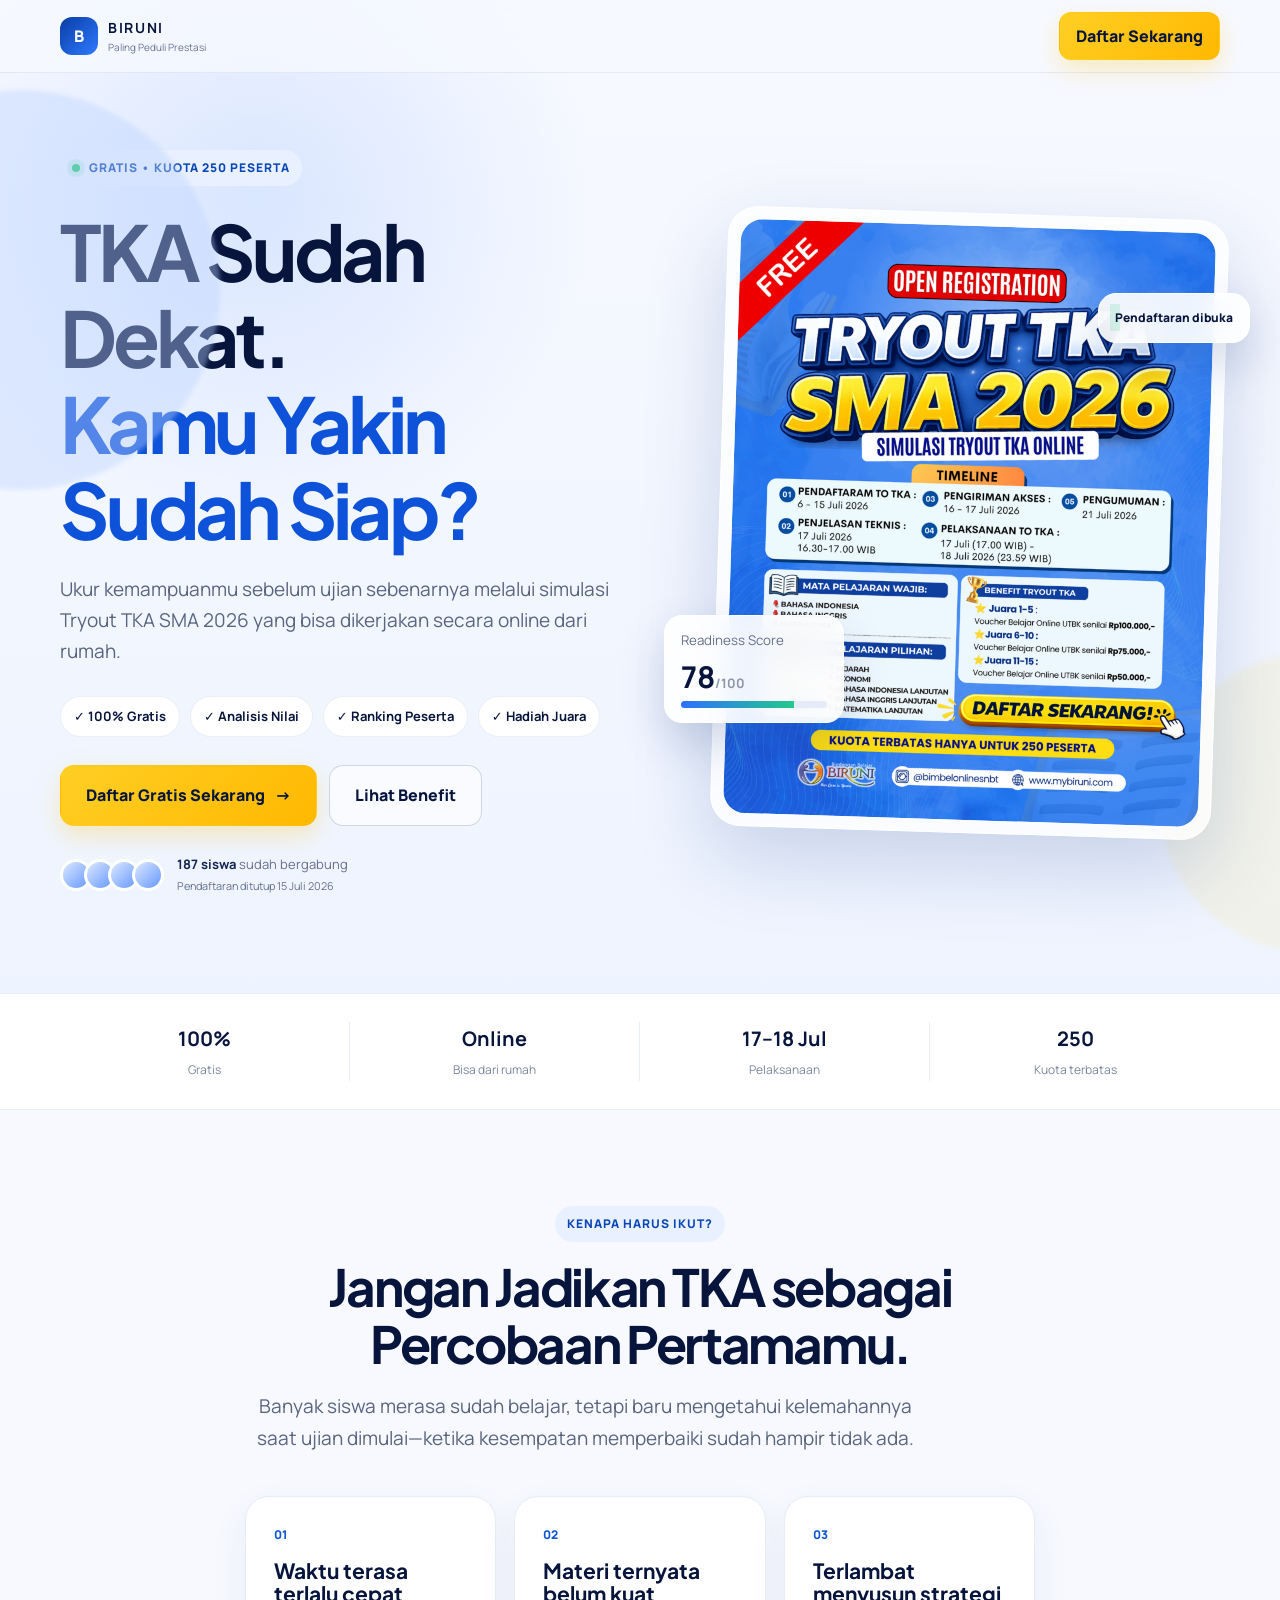
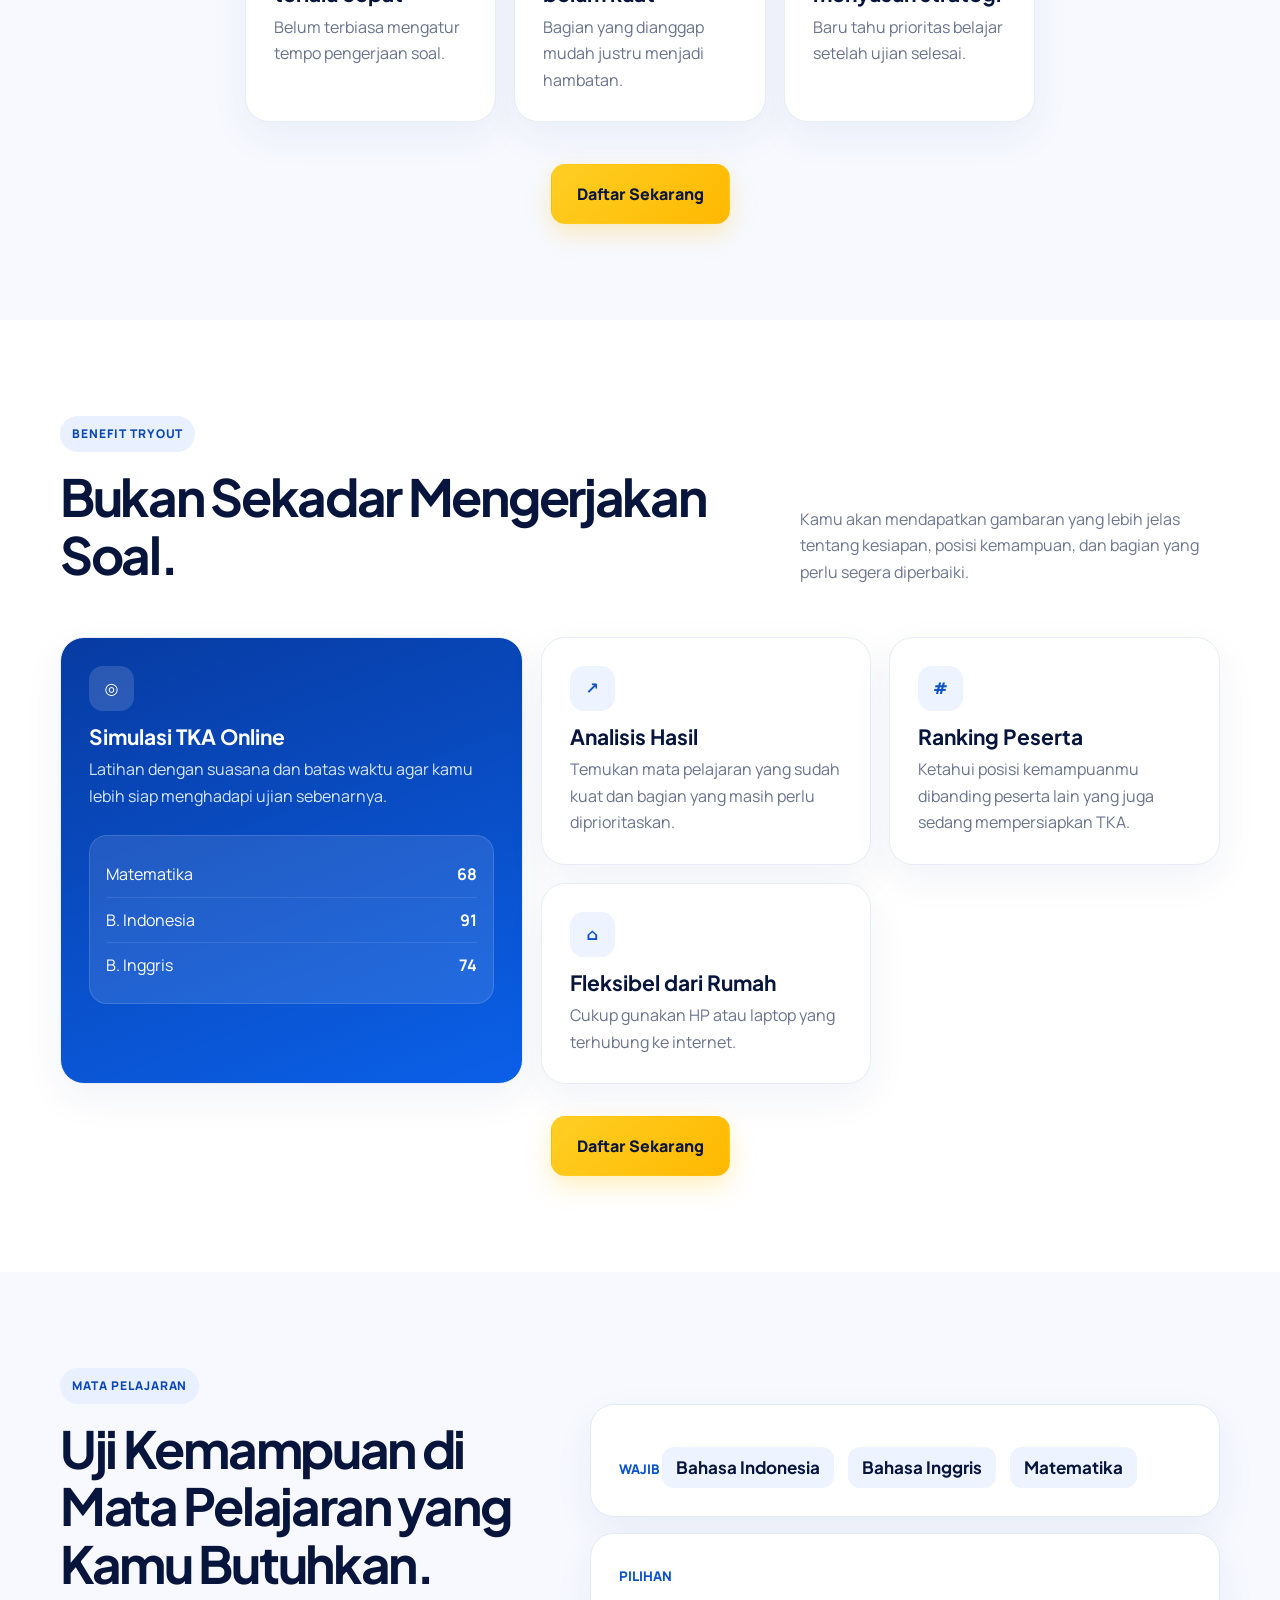
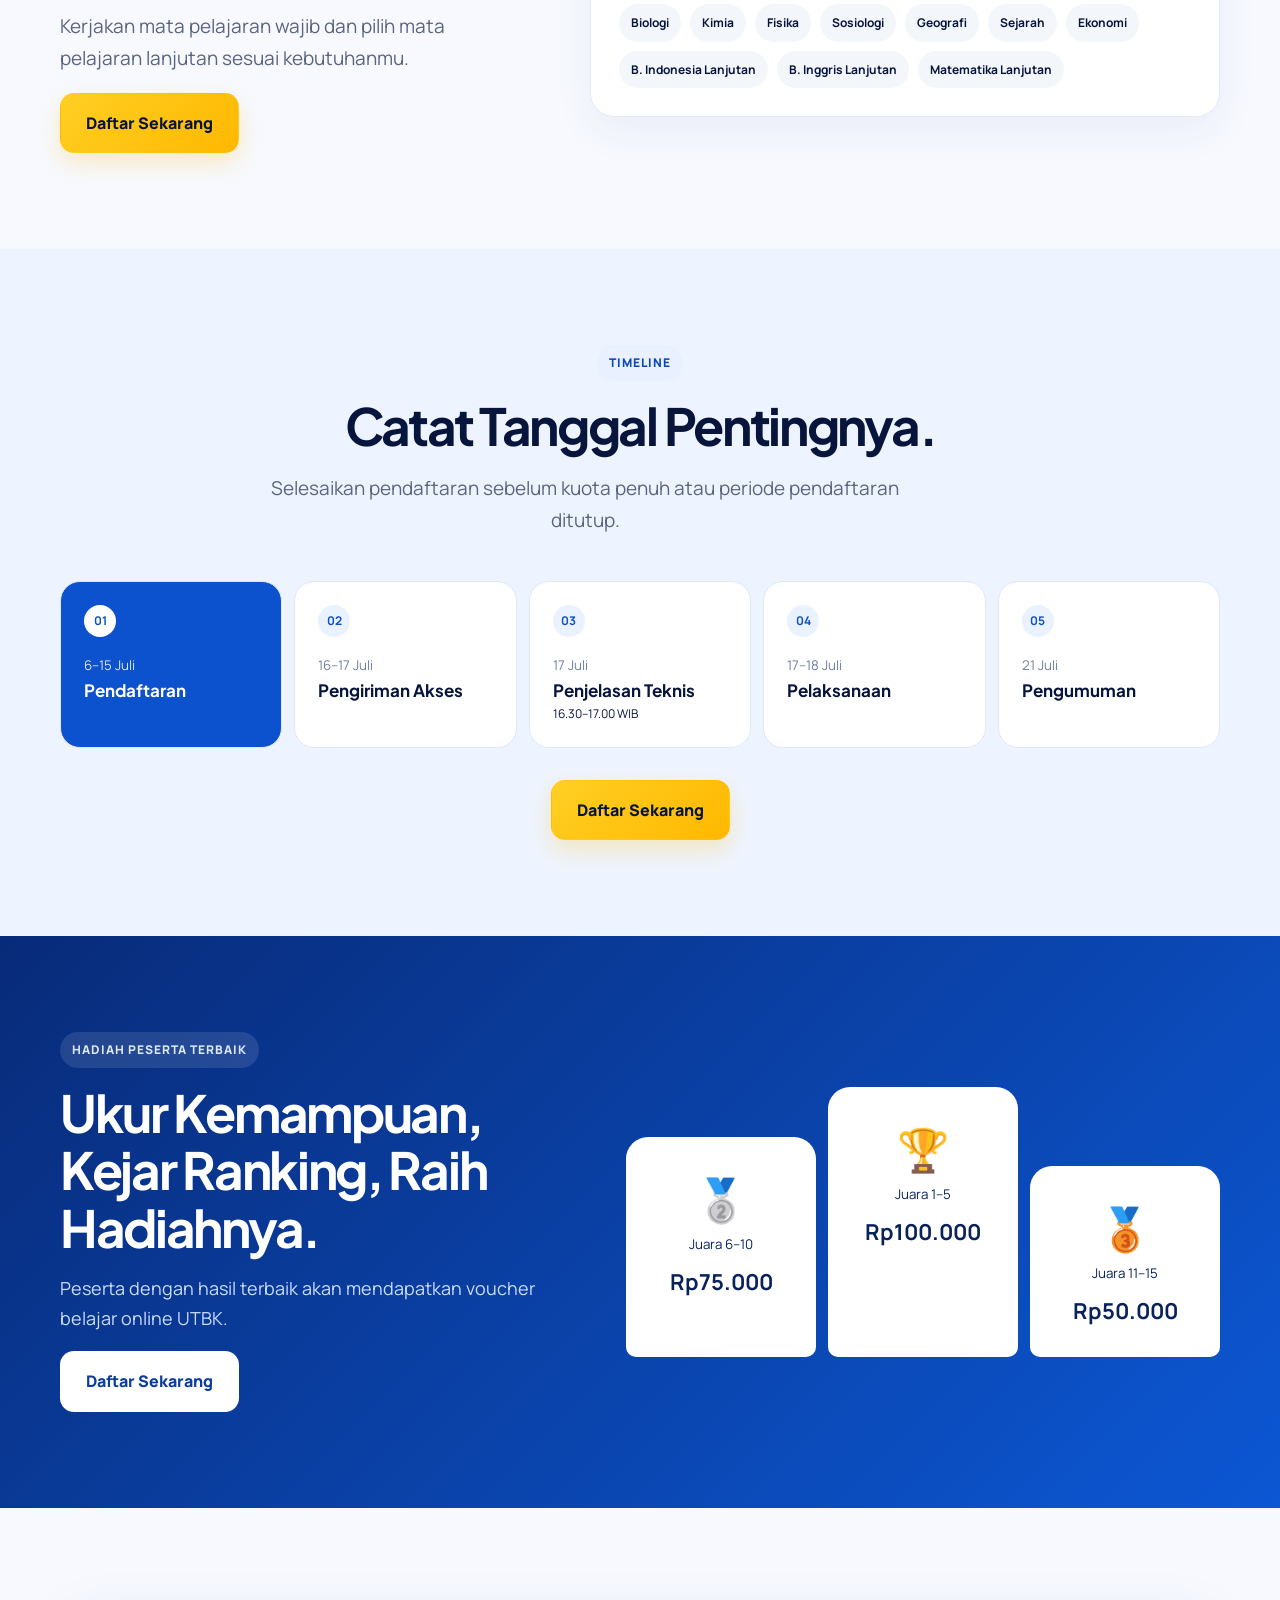
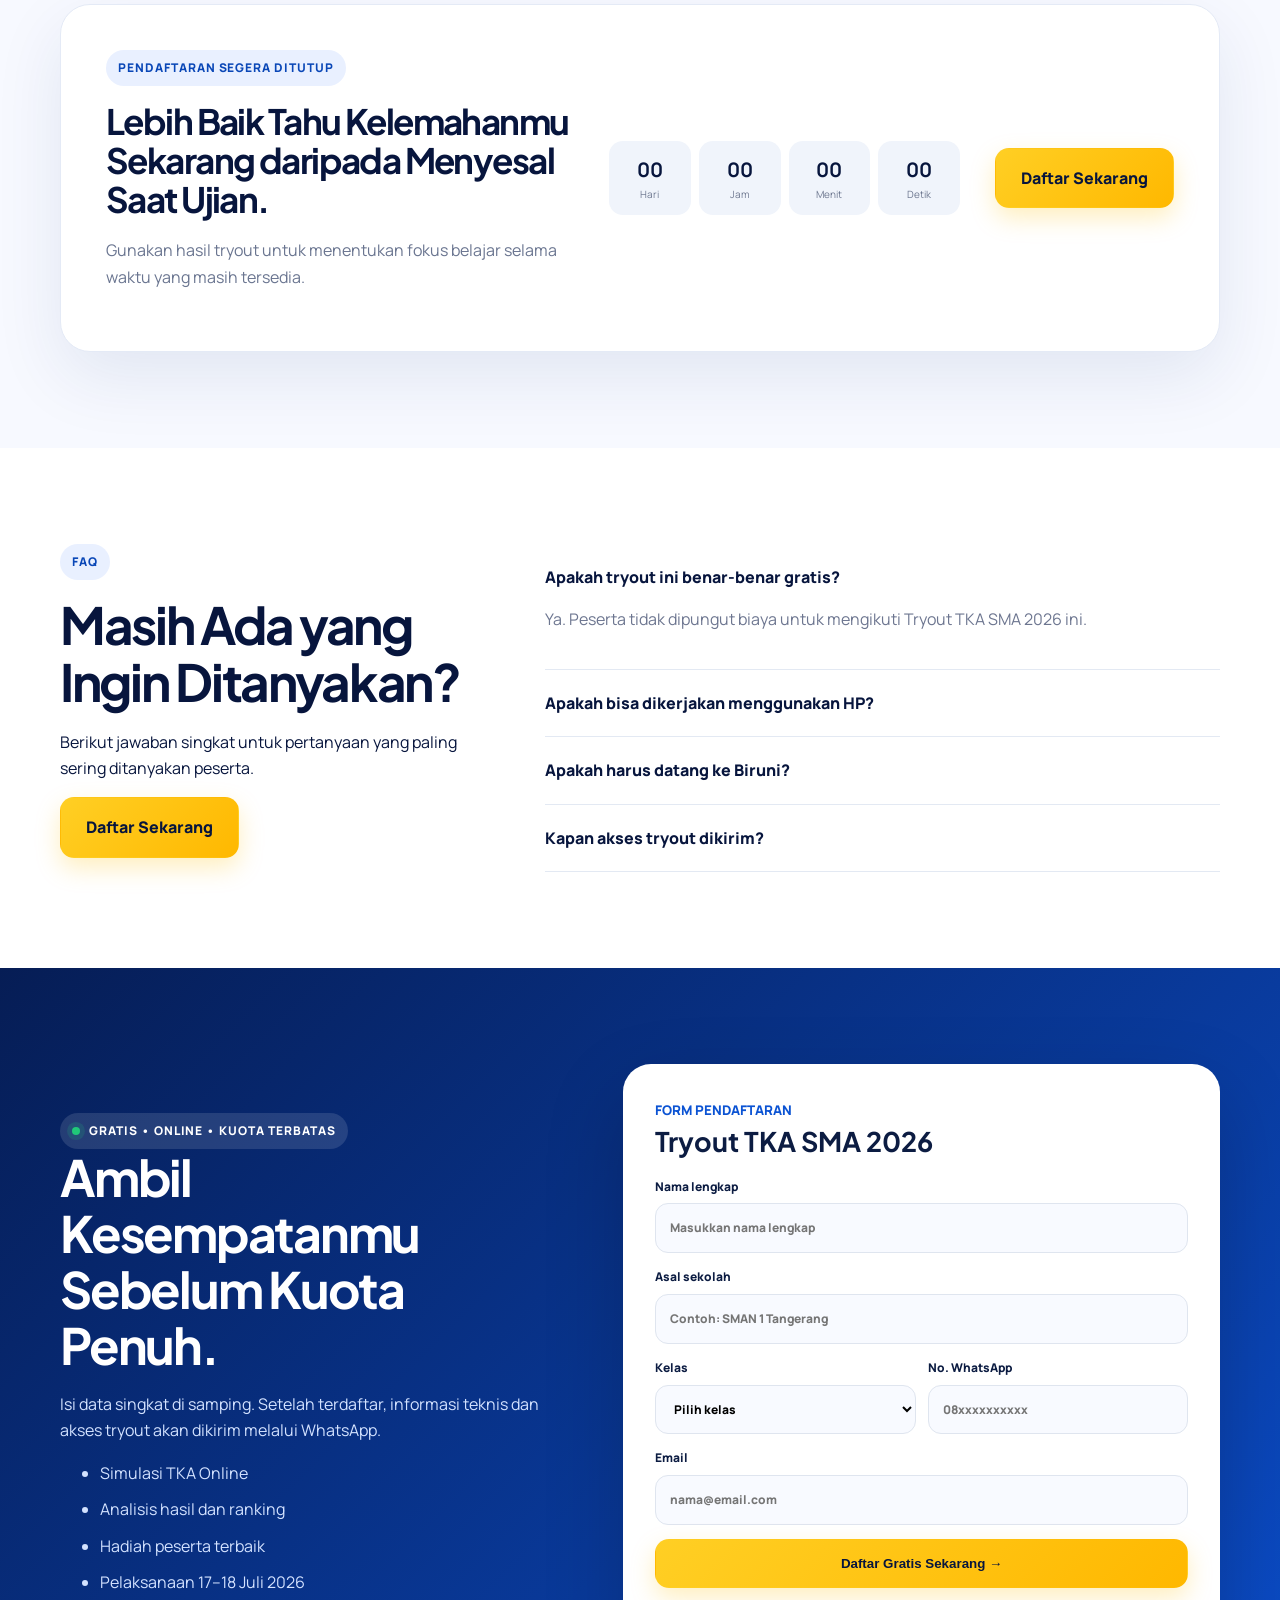
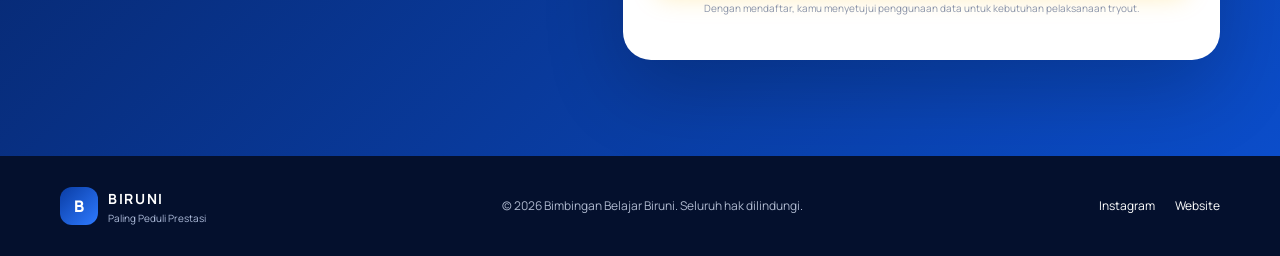
==== tka-sma-2026/index.html @ 4ecdd790 "ganti nama lagi" ====
<!DOCTYPE html>
<html lang="id">
<head>
  <meta charset="UTF-8" />
  <meta name="viewport" content="width=device-width, initial-scale=1.0" />
  <meta name="description" content="Tryout TKA SMA 2026 GRATIS dari Biruni. Simulasi online, analisis hasil, ranking peserta, dan hadiah untuk peserta terbaik." />
  <title>Tryout TKA SMA 2026 GRATIS | Biruni</title>
  <link rel="preconnect" href="https://fonts.googleapis.com">
  <link rel="preconnect" href="https://fonts.gstatic.com" crossorigin>
  <link href="https://fonts.googleapis.com/css2?family=Manrope:wght@400;500;600;700;800&family=Plus+Jakarta+Sans:wght@600;700;800&display=swap" rel="stylesheet">
  <link rel="stylesheet" href="styles.css" />
</head>
<body>
  <div class="progress" id="progress"></div>

  <header class="nav">
    <div class="container nav-inner">
      <a class="brand" href="#top" aria-label="Biruni">
        <div class="brand-mark">B</div>
        <div>
          <strong>BIRUNI</strong>
          <span>Paling Peduli Prestasi</span>
        </div>
      </a>
      <a class="btn btn-sm btn-primary" href="#registration">Daftar Sekarang</a>
    </div>
  </header>

  <main id="top">
    <section class="hero section">
      <div class="glow glow-a"></div>
      <div class="glow glow-b"></div>
      <div class="container hero-grid">
        <div class="hero-copy reveal">
          <div class="eyebrow"><span class="pulse"></span> GRATIS • KUOTA 250 PESERTA</div>
          <h1>TKA Sudah Dekat.<br><span>Kamu Yakin Sudah Siap?</span></h1>
          <p class="hero-lead">Ukur kemampuanmu sebelum ujian sebenarnya melalui simulasi Tryout TKA SMA 2026 yang bisa dikerjakan secara online dari rumah.</p>
          <div class="hero-points">
            <span>✓ 100% Gratis</span>
            <span>✓ Analisis Nilai</span>
            <span>✓ Ranking Peserta</span>
            <span>✓ Hadiah Juara</span>
          </div>
          <div class="hero-actions">
            <a class="btn btn-primary btn-lg" href="#registration">Daftar Gratis Sekarang <span>→</span></a>
            <a class="btn btn-ghost btn-lg" href="#benefits">Lihat Benefit</a>
          </div>
          <div class="scarcity">
            <div class="avatar-stack"><i></i><i></i><i></i><i></i></div>
            <div><strong id="registeredCount">187 siswa</strong> sudah bergabung<br><small>Pendaftaran ditutup 15 Juli 2026</small></div>
          </div>
        </div>

        <div class="hero-visual reveal delay-1">
          <div class="poster-shell">
            <img src="assets/poster-tka.png" alt="Poster Tryout TKA SMA 2026 Biruni" />
          </div>
          <div class="floating-card score-card">
            <small>Readiness Score</small>
            <strong>78<span>/100</span></strong>
            <div class="meter"><b></b></div>
          </div>
          <div class="floating-card live-card"><span class="live-dot"></span> Pendaftaran dibuka</div>
        </div>
      </div>
    </section>

    <section class="trustbar">
      <div class="container trust-grid">
        <div><strong>100%</strong><span>Gratis</span></div>
        <div><strong>Online</strong><span>Bisa dari rumah</span></div>
        <div><strong>17–18 Jul</strong><span>Pelaksanaan</span></div>
        <div><strong>250</strong><span>Kuota terbatas</span></div>
      </div>
    </section>

    <section class="section problem">
      <div class="container narrow center reveal">
        <span class="section-tag">KENAPA HARUS IKUT?</span>
        <h2>Jangan Jadikan TKA sebagai Percobaan Pertamamu.</h2>
        <p class="section-lead">Banyak siswa merasa sudah belajar, tetapi baru mengetahui kelemahannya saat ujian dimulai—ketika kesempatan memperbaiki sudah hampir tidak ada.</p>
        <div class="pain-grid">
          <article><div>01</div><h3>Waktu terasa terlalu cepat</h3><p>Belum terbiasa mengatur tempo pengerjaan soal.</p></article>
          <article><div>02</div><h3>Materi ternyata belum kuat</h3><p>Bagian yang dianggap mudah justru menjadi hambatan.</p></article>
          <article><div>03</div><h3>Terlambat menyusun strategi</h3><p>Baru tahu prioritas belajar setelah ujian selesai.</p></article>
        </div>
        <a class="btn btn-primary btn-lg" href="#registration">Daftar Sekarang</a>
      </div>
    </section>

    <section class="section benefits" id="benefits">
      <div class="container">
        <div class="section-head reveal">
          <div>
            <span class="section-tag">BENEFIT TRYOUT</span>
            <h2>Bukan Sekadar Mengerjakan Soal.</h2>
          </div>
          <p>Kamu akan mendapatkan gambaran yang lebih jelas tentang kesiapan, posisi kemampuan, dan bagian yang perlu segera diperbaiki.</p>
        </div>

        <div class="benefit-grid">
          <article class="benefit-card featured reveal">
            <div class="icon">◎</div>
            <h3>Simulasi TKA Online</h3>
            <p>Latihan dengan suasana dan batas waktu agar kamu lebih siap menghadapi ujian sebenarnya.</p>
            <div class="mini-dashboard">
              <span>Matematika <b>68</b></span>
              <span>B. Indonesia <b>91</b></span>
              <span>B. Inggris <b>74</b></span>
            </div>
          </article>
          <article class="benefit-card reveal delay-1"><div class="icon">↗</div><h3>Analisis Hasil</h3><p>Temukan mata pelajaran yang sudah kuat dan bagian yang masih perlu diprioritaskan.</p></article>
          <article class="benefit-card reveal delay-2"><div class="icon">#</div><h3>Ranking Peserta</h3><p>Ketahui posisi kemampuanmu dibanding peserta lain yang juga sedang mempersiapkan TKA.</p></article>
          <article class="benefit-card reveal delay-3"><div class="icon">⌂</div><h3>Fleksibel dari Rumah</h3><p>Cukup gunakan HP atau laptop yang terhubung ke internet.</p></article>
        </div>
        <div class="center cta-space"><a class="btn btn-primary btn-lg" href="#registration">Daftar Sekarang</a></div>
      </div>
    </section>

    <section class="section subjects">
      <div class="container subjects-grid">
        <div class="reveal">
          <span class="section-tag">MATA PELAJARAN</span>
          <h2>Uji Kemampuan di Mata Pelajaran yang Kamu Butuhkan.</h2>
          <p class="section-lead left">Kerjakan mata pelajaran wajib dan pilih mata pelajaran lanjutan sesuai kebutuhanmu.</p>
          <a class="btn btn-primary btn-lg" href="#registration">Daftar Sekarang</a>
        </div>
        <div class="subject-panels reveal delay-1">
          <div class="subject-panel mandatory">
            <small>WAJIB</small>
            <h3>Bahasa Indonesia</h3><h3>Bahasa Inggris</h3><h3>Matematika</h3>
          </div>
          <div class="subject-panel optional">
            <small>PILIHAN</small>
            <div class="chips">
              <span>Biologi</span><span>Kimia</span><span>Fisika</span><span>Sosiologi</span><span>Geografi</span><span>Sejarah</span><span>Ekonomi</span><span>B. Indonesia Lanjutan</span><span>B. Inggris Lanjutan</span><span>Matematika Lanjutan</span>
            </div>
          </div>
        </div>
      </div>
    </section>

    <section class="section timeline-section">
      <div class="container">
        <div class="narrow center reveal">
          <span class="section-tag">TIMELINE</span>
          <h2>Catat Tanggal Pentingnya.</h2>
          <p class="section-lead">Selesaikan pendaftaran sebelum kuota penuh atau periode pendaftaran ditutup.</p>
        </div>
        <div class="timeline reveal">
          <article class="active"><b>01</b><small>6–15 Juli</small><h3>Pendaftaran</h3></article>
          <article><b>02</b><small>16–17 Juli</small><h3>Pengiriman Akses</h3></article>
          <article><b>03</b><small>17 Juli</small><h3>Penjelasan Teknis</h3><p>16.30–17.00 WIB</p></article>
          <article><b>04</b><small>17–18 Juli</small><h3>Pelaksanaan</h3></article>
          <article><b>05</b><small>21 Juli</small><h3>Pengumuman</h3></article>
        </div>
        <div class="center cta-space"><a class="btn btn-primary btn-lg" href="#registration">Daftar Sekarang</a></div>
      </div>
    </section>

    <section class="section prizes">
      <div class="container prize-grid">
        <div class="reveal">
          <span class="section-tag light">HADIAH PESERTA TERBAIK</span>
          <h2>Ukur Kemampuan, Kejar Ranking, Raih Hadiahnya.</h2>
          <p>Peserta dengan hasil terbaik akan mendapatkan voucher belajar online UTBK.</p>
          <a class="btn btn-light btn-lg" href="#registration">Daftar Sekarang</a>
        </div>
        <div class="podium reveal delay-1">
          <article class="second"><div>🥈</div><small>Juara 6–10</small><strong>Rp75.000</strong></article>
          <article class="first"><div>🏆</div><small>Juara 1–5</small><strong>Rp100.000</strong></article>
          <article class="third"><div>🥉</div><small>Juara 11–15</small><strong>Rp50.000</strong></article>
        </div>
      </div>
    </section>

    <section class="section urgency">
      <div class="container urgency-card reveal">
        <div>
          <span class="section-tag">PENDAFTARAN SEGERA DITUTUP</span>
          <h2>Lebih Baik Tahu Kelemahanmu Sekarang daripada Menyesal Saat Ujian.</h2>
          <p>Gunakan hasil tryout untuk menentukan fokus belajar selama waktu yang masih tersedia.</p>
        </div>
        <div class="countdown" id="countdown">
          <div><strong id="days">00</strong><span>Hari</span></div>
          <div><strong id="hours">00</strong><span>Jam</span></div>
          <div><strong id="minutes">00</strong><span>Menit</span></div>
          <div><strong id="seconds">00</strong><span>Detik</span></div>
        </div>
        <a class="btn btn-primary btn-lg" href="#registration">Daftar Sekarang</a>
      </div>
    </section>

    <section class="section faq">
      <div class="container faq-grid">
        <div class="reveal">
          <span class="section-tag">FAQ</span>
          <h2>Masih Ada yang Ingin Ditanyakan?</h2>
          <p>Berikut jawaban singkat untuk pertanyaan yang paling sering ditanyakan peserta.</p>
          <a class="btn btn-primary btn-lg" href="#registration">Daftar Sekarang</a>
        </div>
        <div class="accordion reveal delay-1">
          <details open><summary>Apakah tryout ini benar-benar gratis?</summary><p>Ya. Peserta tidak dipungut biaya untuk mengikuti Tryout TKA SMA 2026 ini.</p></details>
          <details><summary>Apakah bisa dikerjakan menggunakan HP?</summary><p>Bisa. Peserta dapat menggunakan HP maupun laptop dengan koneksi internet yang stabil.</p></details>
          <details><summary>Apakah harus datang ke Biruni?</summary><p>Tidak. Seluruh rangkaian tryout dilaksanakan secara online.</p></details>
          <details><summary>Kapan akses tryout dikirim?</summary><p>Akses akan dikirim pada 16–17 Juli 2026 sesuai informasi kontak yang didaftarkan.</p></details>
        </div>
      </div>
    </section>

    <section class="section registration" id="registration">
      <div class="container registration-grid">
        <div class="reveal">
          <div class="eyebrow white"><span class="pulse"></span> GRATIS • ONLINE • KUOTA TERBATAS</div>
          <h2>Ambil Kesempatanmu Sebelum Kuota Penuh.</h2>
          <p>Isi data singkat di samping. Setelah terdaftar, informasi teknis dan akses tryout akan dikirim melalui WhatsApp.</p>
          <ul>
            <li>Simulasi TKA Online</li>
            <li>Analisis hasil dan ranking</li>
            <li>Hadiah peserta terbaik</li>
            <li>Pelaksanaan 17–18 Juli 2026</li>
          </ul>
        </div>
        <form class="form-card reveal delay-1" id="registrationForm">
          <div class="form-head">
            <small>FORM PENDAFTARAN</small>
            <h3>Tryout TKA SMA 2026</h3>
          </div>
          <label>Nama lengkap<input required name="name" type="text" placeholder="Masukkan nama lengkap" /></label>
          <label>Asal sekolah<input required name="school" type="text" placeholder="Contoh: SMAN 1 Tangerang" /></label>
          <div class="form-row">
            <label>Kelas<select required name="grade"><option value="">Pilih kelas</option><option>Kelas 10</option><option>Kelas 11</option><option>Kelas 12</option><option>Gap Year</option></select></label>
            <label>No. WhatsApp<input required name="phone" type="tel" placeholder="08xxxxxxxxxx" /></label>
          </div>
          <label>Email<input required name="email" type="email" placeholder="nama@email.com" /></label>
          <button class="btn btn-primary btn-lg btn-block" type="submit">Daftar Gratis Sekarang →</button>
          <p class="privacy">Dengan mendaftar, kamu menyetujui penggunaan data untuk kebutuhan pelaksanaan tryout.</p>
          <div class="form-message" id="formMessage" role="status"></div>
        </form>
      </div>
    </section>
  </main>

  <footer>
    <div class="container footer-inner">
      <div class="brand dark"><div class="brand-mark">B</div><div><strong>BIRUNI</strong><span>Paling Peduli Prestasi</span></div></div>
      <p>© 2026 Bimbingan Belajar Biruni. Seluruh hak dilindungi.</p>
      <div class="footer-links"><a href="#">Instagram</a><a href="#">Website</a></div>
    </div>
  </footer>

  <div class="sticky-mobile">
    <div><small>100% GRATIS</small><strong>Kuota 250 peserta</strong></div>
    <a class="btn btn-primary" href="#registration">Daftar Sekarang</a>
  </div>

  <script src="script.js"></script>
</body>
</html>
---- tka-sma-2026/styles.css ----
*{box-sizing:border-box}html{scroll-behavior:smooth}body{margin:0;font-family:Manrope,system-ui,sans-serif;color:#07153d;background:#f7f9ff;line-height:1.65}a{text-decoration:none;color:inherit}.container{width:min(1160px,calc(100% - 40px));margin:auto}.narrow{max-width:790px;margin:auto}.center{text-align:center}.section{padding:96px 0;position:relative;overflow:hidden}.nav{position:fixed;top:0;left:0;right:0;z-index:50;background:rgba(247,249,255,.78);backdrop-filter:blur(18px);border-bottom:1px solid rgba(14,42,113,.08)}.nav-inner{height:72px;display:flex;align-items:center;justify-content:space-between}.brand{display:flex;gap:10px;align-items:center}.brand-mark{width:38px;height:38px;border-radius:12px;background:linear-gradient(135deg,#0a3da5,#2e7aff);display:grid;place-items:center;color:white;font-weight:800}.brand strong{display:block;letter-spacing:.12em;font-size:14px}.brand span{display:block;font-size:10px;color:#6b7490}.btn{display:inline-flex;align-items:center;justify-content:center;gap:10px;border-radius:14px;padding:13px 22px;font-weight:800;transition:.25s ease;border:1px solid transparent;cursor:pointer}.btn:hover{transform:translateY(-2px);box-shadow:0 14px 30px rgba(13,53,141,.18)}.btn-primary{background:linear-gradient(135deg,#ffcf24,#ffb800);color:#07153d;box-shadow:0 10px 24px rgba(255,190,0,.25)}.btn-ghost{border-color:rgba(19,50,119,.18);background:rgba(255,255,255,.6)}.btn-light{background:white;color:#0b3d9f}.btn-sm{padding:10px 16px;border-radius:12px}.btn-lg{padding:16px 25px}.btn-block{width:100%}.hero{min-height:820px;padding-top:150px;background:radial-gradient(circle at 20% 20%,rgba(78,140,255,.17),transparent 26%),linear-gradient(180deg,#f7f9ff 0%,#eef4ff 100%)}.hero-grid{display:grid;grid-template-columns:1.08fr .92fr;align-items:center;gap:70px}.eyebrow,.section-tag{display:inline-flex;align-items:center;gap:9px;padding:8px 12px;border-radius:999px;background:#e9f0ff;color:#0a47b7;font-size:12px;font-weight:800;letter-spacing:.08em}.eyebrow.white{background:rgba(255,255,255,.12);color:white}.pulse,.live-dot{width:8px;height:8px;border-radius:50%;background:#20c979;box-shadow:0 0 0 5px rgba(32,201,121,.15)}h1,h2,h3{font-family:"Plus Jakarta Sans",sans-serif;line-height:1.12;margin-top:0}h1{font-size:clamp(48px,6vw,78px);letter-spacing:-.055em;margin:22px 0}h1 span{color:#0d52d9}.hero-lead,.section-lead{font-size:19px;color:#59647f;max-width:680px}.section-lead.left{margin-left:0}.hero-points{display:flex;flex-wrap:wrap;gap:10px;margin:28px 0}.hero-points span{background:white;border:1px solid rgba(13,52,130,.08);border-radius:999px;padding:9px 13px;font-size:13px;font-weight:700}.hero-actions{display:flex;gap:12px;flex-wrap:wrap}.scarcity{display:flex;align-items:center;gap:13px;margin-top:28px;color:#66708b;font-size:13px}.scarcity strong{color:#142451}.avatar-stack{display:flex}.avatar-stack i{width:32px;height:32px;border-radius:50%;border:3px solid white;margin-left:-8px;background:linear-gradient(135deg,#dce8ff,#6698ff)}.avatar-stack i:first-child{margin:0}.poster-shell{padding:12px;border-radius:30px;background:rgba(255,255,255,.72);border:1px solid white;box-shadow:0 30px 80px rgba(11,49,126,.18);transform:rotate(1.8deg)}.poster-shell img{width:100%;display:block;border-radius:22px}.hero-visual{position:relative}.floating-card{position:absolute;background:rgba(255,255,255,.91);backdrop-filter:blur(15px);border:1px solid white;box-shadow:0 20px 45px rgba(15,52,123,.18);border-radius:18px;padding:14px 16px}.score-card{left:-55px;bottom:110px;width:180px}.score-card small{display:block;color:#68718b}.score-card strong{font-size:30px}.score-card strong span{font-size:13px;color:#8b94aa}.meter{height:7px;background:#e5ebf7;border-radius:99px;overflow:hidden}.meter b{display:block;height:100%;width:78%;background:linear-gradient(90deg,#2f70ff,#22c98c)}.live-card{right:-30px;top:80px;font-size:12px;font-weight:800}.trustbar{background:white;border-top:1px solid #e8edf7;border-bottom:1px solid #e8edf7}.trust-grid{display:grid;grid-template-columns:repeat(4,1fr);padding:28px 0}.trust-grid div{text-align:center;border-right:1px solid #e9edf6}.trust-grid div:last-child{border:0}.trust-grid strong{display:block;font-size:20px}.trust-grid span{font-size:12px;color:#7b859f}.section-tag{margin-bottom:16px}h2{font-size:clamp(36px,4vw,56px);letter-spacing:-.045em;margin-bottom:18px}.pain-grid{display:grid;grid-template-columns:repeat(3,1fr);gap:18px;margin:42px 0}.pain-grid article,.benefit-card{background:white;border:1px solid #e7ecf6;border-radius:24px;padding:28px;text-align:left;box-shadow:0 14px 40px rgba(20,55,125,.06)}.pain-grid article div{font-size:12px;font-weight:800;color:#0e57d3}.pain-grid h3,.benefit-card h3{font-size:21px;margin:14px 0 8px}.pain-grid p,.benefit-card p{color:#69738c;margin:0}.benefits{background:white}.section-head{display:flex;justify-content:space-between;gap:60px;align-items:end;margin-bottom:36px}.section-head>div{max-width:650px}.section-head>p{max-width:420px;color:#6d7690}.benefit-grid{display:grid;grid-template-columns:1.4fr 1fr 1fr;gap:18px}.benefit-card.featured{grid-row:span 2;background:linear-gradient(160deg,#073ba2,#0b60e8);color:white}.benefit-card.featured p{color:#d7e6ff}.icon{width:45px;height:45px;border-radius:14px;background:#edf3ff;color:#0e52c9;display:grid;place-items:center;font-weight:800}.featured .icon{background:rgba(255,255,255,.14);color:white}.mini-dashboard{margin-top:26px;background:rgba(255,255,255,.1);border:1px solid rgba(255,255,255,.13);border-radius:18px;padding:16px}.mini-dashboard span{display:flex;justify-content:space-between;padding:9px 0;border-bottom:1px solid rgba(255,255,255,.1)}.mini-dashboard span:last-child{border:0}.cta-space{margin-top:32px}.subjects-grid{display:grid;grid-template-columns:.85fr 1.15fr;gap:65px;align-items:center}.subject-panels{display:grid;gap:16px}.subject-panel{padding:28px;border-radius:24px;background:white;border:1px solid #e4eaf5;box-shadow:0 15px 40px rgba(15,50,115,.06)}.subject-panel small{font-weight:800;color:#0a52ce}.subject-panel h3{display:inline-block;margin:14px 14px 0 0;font-size:17px;background:#edf3ff;padding:11px 14px;border-radius:12px}.chips{display:flex;flex-wrap:wrap;gap:9px;margin-top:15px}.chips span{padding:9px 12px;border-radius:999px;background:#f3f6fb;font-size:12px;font-weight:700}.timeline-section{background:#eef4ff}.timeline{display:grid;grid-template-columns:repeat(5,1fr);gap:12px;margin-top:45px}.timeline article{background:white;border:1px solid #dfe8f8;border-radius:20px;padding:23px;min-height:165px}.timeline article.active{background:#0c51cd;color:white}.timeline b{display:grid;place-items:center;width:32px;height:32px;border-radius:50%;background:#eaf1ff;color:#0d50c7;font-size:12px}.timeline .active b{background:white}.timeline small{display:block;margin-top:18px;color:#70809c}.timeline .active small{color:#dbe8ff}.timeline h3{font-size:17px;margin:4px 0}.timeline p{font-size:12px;margin:0}.prizes{background:linear-gradient(135deg,#082b79,#0c57d4);color:white}.section-tag.light{background:rgba(255,255,255,.11);color:#dce8ff}.prize-grid{display:grid;grid-template-columns:.9fr 1.1fr;gap:80px;align-items:center}.prize-grid p{color:#cbdcff;font-size:18px}.podium{display:grid;grid-template-columns:repeat(3,1fr);align-items:end;gap:12px}.podium article{background:white;color:#09235a;border-radius:22px 22px 10px 10px;padding:28px 14px;text-align:center}.podium .first{min-height:270px}.podium .second{min-height:220px}.podium .third{min-height:190px}.podium div{font-size:42px}.podium small,.podium strong{display:block}.podium strong{font-size:22px;margin-top:8px}.urgency-card{background:white;border:1px solid #e4eaf6;border-radius:30px;padding:45px;box-shadow:0 25px 70px rgba(12,45,109,.09);display:grid;grid-template-columns:1.2fr .9fr auto;gap:35px;align-items:center}.urgency-card h2{font-size:35px}.urgency-card p{color:#6a7590}.countdown{display:grid;grid-template-columns:repeat(4,1fr);gap:8px}.countdown div{text-align:center;background:#f0f4fb;border-radius:14px;padding:12px 8px}.countdown strong,.countdown span{display:block}.countdown strong{font-size:20px}.countdown span{font-size:10px;color:#6e7890}.faq{background:white}.faq-grid{display:grid;grid-template-columns:.75fr 1.25fr;gap:80px}.accordion details{border-bottom:1px solid #e3e9f3;padding:20px 0}.accordion summary{cursor:pointer;font-weight:800;list-style:none}.accordion p{color:#6d7690}.registration{background:linear-gradient(135deg,#061d55,#0b4dca);color:white}.registration-grid{display:grid;grid-template-columns:.9fr 1.1fr;gap:75px;align-items:center}.registration h2{font-size:50px}.registration p,.registration li{color:#d3e2ff}.registration li{margin:10px 0}.form-card{background:white;color:#0c1c42;border-radius:28px;padding:32px;box-shadow:0 30px 80px rgba(0,0,0,.2)}.form-head{margin-bottom:20px}.form-head small{color:#0b53d3;font-weight:800}.form-head h3{font-size:27px;margin:4px 0}.form-card label{display:block;font-size:12px;font-weight:800;margin-bottom:14px}.form-card input,.form-card select{width:100%;border:1px solid #dfe5ef;background:#f8faff;border-radius:13px;padding:14px;margin-top:7px;font:inherit;outline:none}.form-card input:focus,.form-card select:focus{border-color:#3f7cf2;box-shadow:0 0 0 4px rgba(63,124,242,.12)}.form-row{display:grid;grid-template-columns:1fr 1fr;gap:12px}.privacy{font-size:10px!important;text-align:center;color:#8a93a8!important;margin:12px 0 0}.form-message{margin-top:12px;font-size:13px;font-weight:700}.form-message.success{color:#0a9862}.form-message.error{color:#d83c3c}footer{background:#04102d;color:white;padding:28px 0}.footer-inner{display:flex;justify-content:space-between;align-items:center;gap:25px}.brand.dark span{color:#aebcdb}.footer-inner p{font-size:12px;color:#aeb8ce}.footer-links{display:flex;gap:20px;font-size:12px}.sticky-mobile{display:none}.progress{position:fixed;top:0;left:0;height:3px;background:#ffbf00;z-index:100;width:0}.glow{position:absolute;border-radius:50%;filter:blur(2px);opacity:.4}.glow-a{width:400px;height:400px;background:#bdd4ff;left:-180px;top:90px}.glow-b{width:300px;height:300px;background:#ffdd66;right:-180px;bottom:40px;opacity:.12}.reveal{opacity:0;transform:translateY(22px);transition:.7s ease}.reveal.visible{opacity:1;transform:none}.delay-1{transition-delay:.1s}.delay-2{transition-delay:.18s}.delay-3{transition-delay:.26s}@media(max-width:900px){.hero-grid,.subjects-grid,.prize-grid,.faq-grid,.registration-grid{grid-template-columns:1fr}.hero{padding-top:120px}.hero-copy{text-align:center}.hero-lead{margin-inline:auto}.hero-points,.hero-actions,.scarcity{justify-content:center}.hero-visual{max-width:560px;margin:auto}.benefit-grid{grid-template-columns:1fr 1fr}.benefit-card.featured{grid-column:span 2;grid-row:auto}.section-head{display:block}.timeline{grid-template-columns:1fr 1fr}.urgency-card{grid-template-columns:1fr;text-align:center}.countdown{max-width:390px;margin:auto}.registration h2{font-size:40px}.footer-inner{flex-direction:column;text-align:center}.trust-grid{grid-template-columns:repeat(2,1fr)}.trust-grid div:nth-child(2){border-right:0}}@media(max-width:620px){.container{width:min(100% - 24px,1160px)}.nav-inner{height:64px}.nav .brand span{display:none}.section{padding:72px 0}h1{font-size:44px}.hero{min-height:auto}.hero-grid{gap:45px}.poster-shell{border-radius:22px}.poster-shell img{border-radius:15px}.score-card{left:-4px;bottom:40px}.live-card{right:-5px;top:20px}.pain-grid,.benefit-grid,.timeline{grid-template-columns:1fr}.benefit-card.featured{grid-column:auto}.trust-grid{padding:18px 0}.trust-grid strong{font-size:16px}.subject-panel{padding:20px}.podium{gap:6px}.podium article{padding:22px 7px}.podium .first{min-height:230px}.podium .second{min-height:190px}.podium .third{min-height:170px}.podium strong{font-size:16px}.urgency-card{padding:28px 18px}.urgency-card h2{font-size:29px}.countdown{gap:5px}.form-row{grid-template-columns:1fr}.form-card{padding:22px}.registration h2{font-size:36px}.sticky-mobile{display:flex;position:fixed;left:10px;right:10px;bottom:10px;z-index:80;background:rgba(255,255,255,.92);backdrop-filter:blur(18px);border:1px solid white;border-radius:18px;padding:10px 10px 10px 14px;align-items:center;justify-content:space-between;box-shadow:0 15px 45px rgba(6,34,93,.18)}.sticky-mobile small,.sticky-mobile strong{display:block}.sticky-mobile small{font-size:9px;color:#0a55d2;font-weight:800}.sticky-mobile strong{font-size:11px}.sticky-mobile .btn{padding:11px 14px;font-size:12px}body{padding-bottom:75px}}
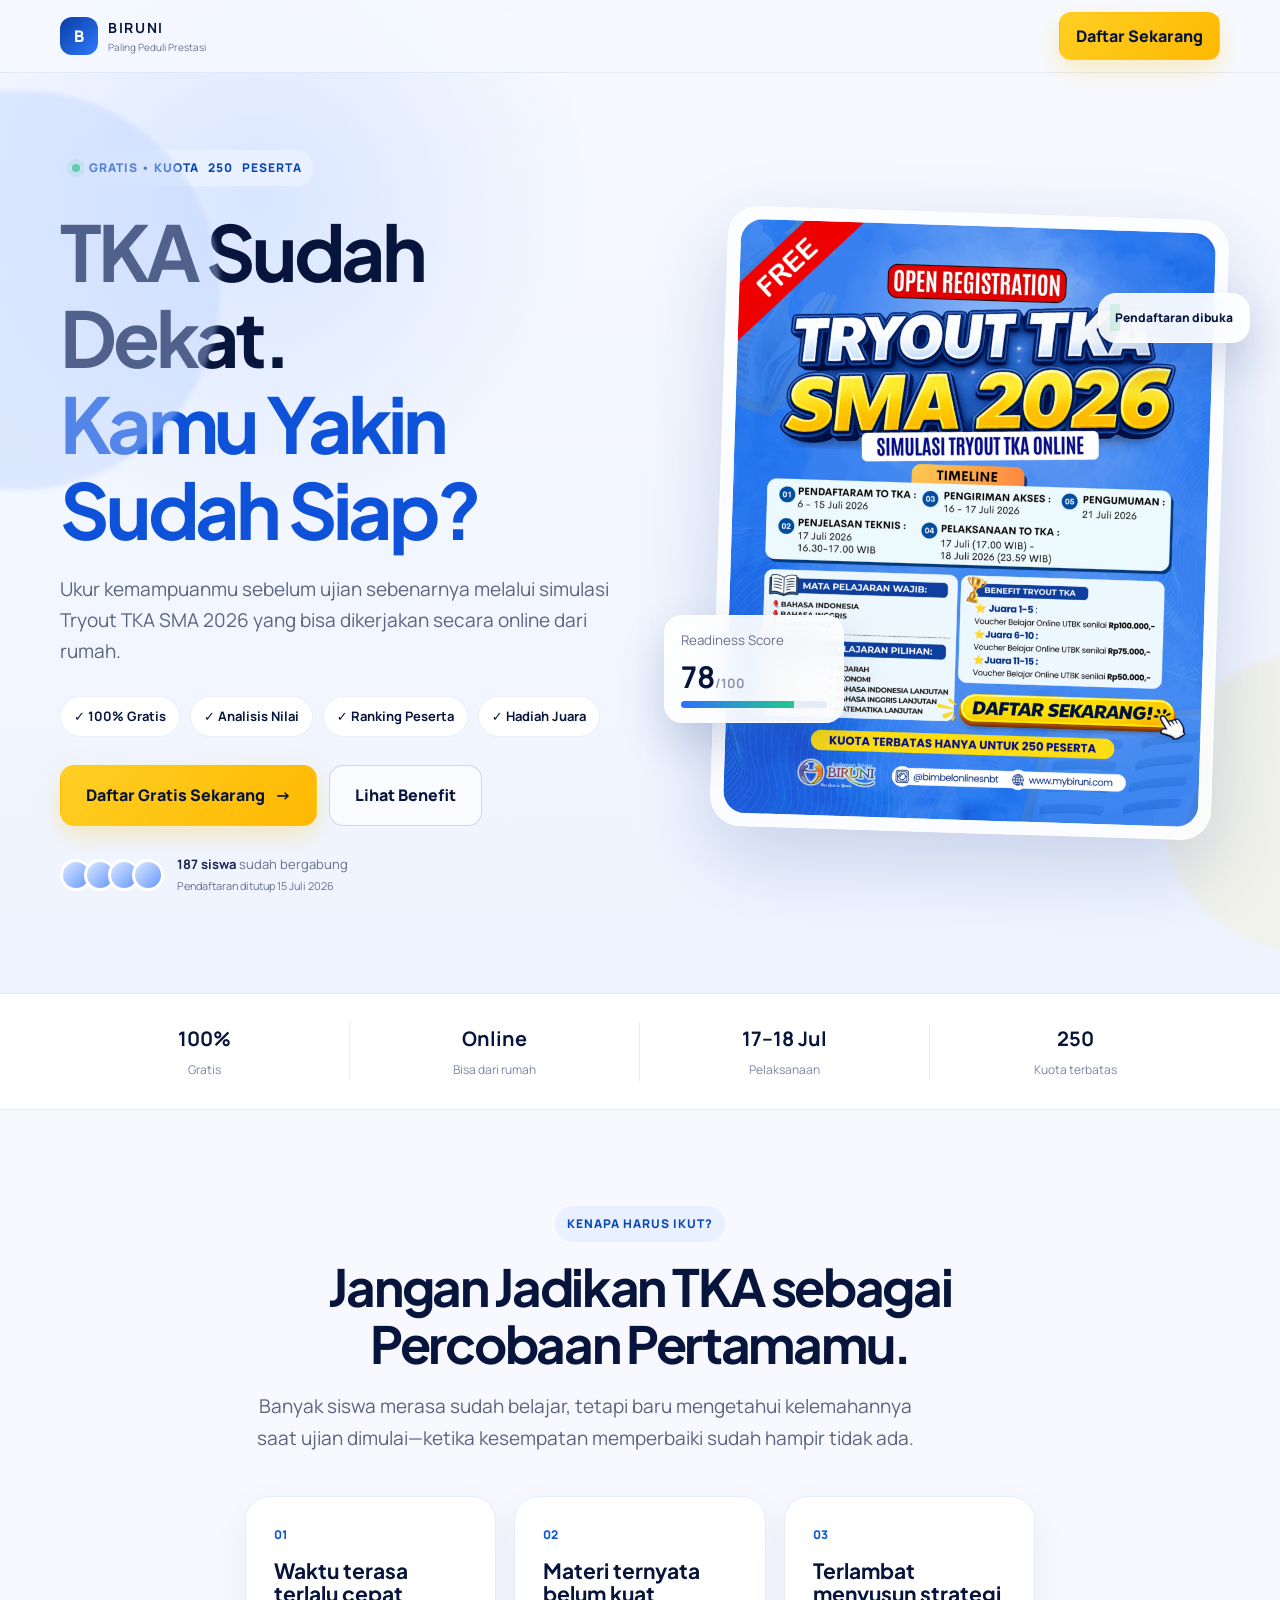
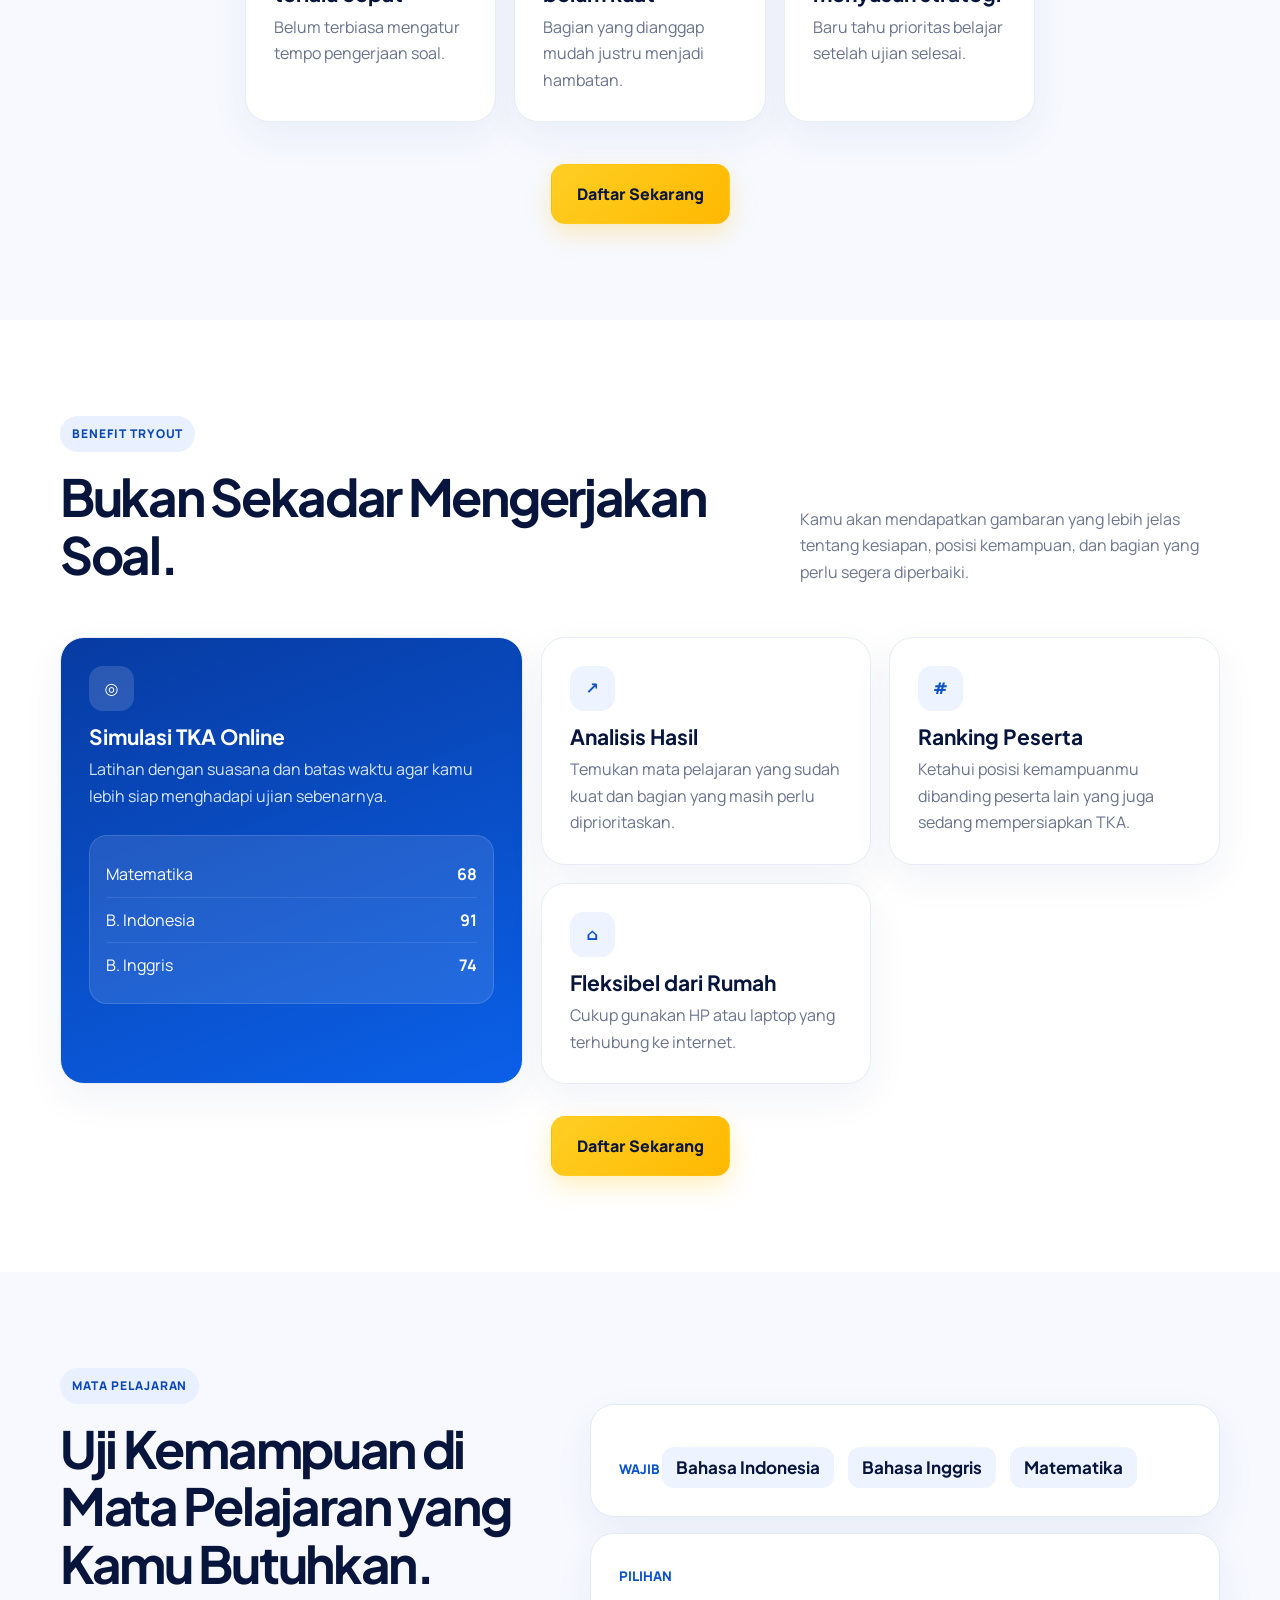
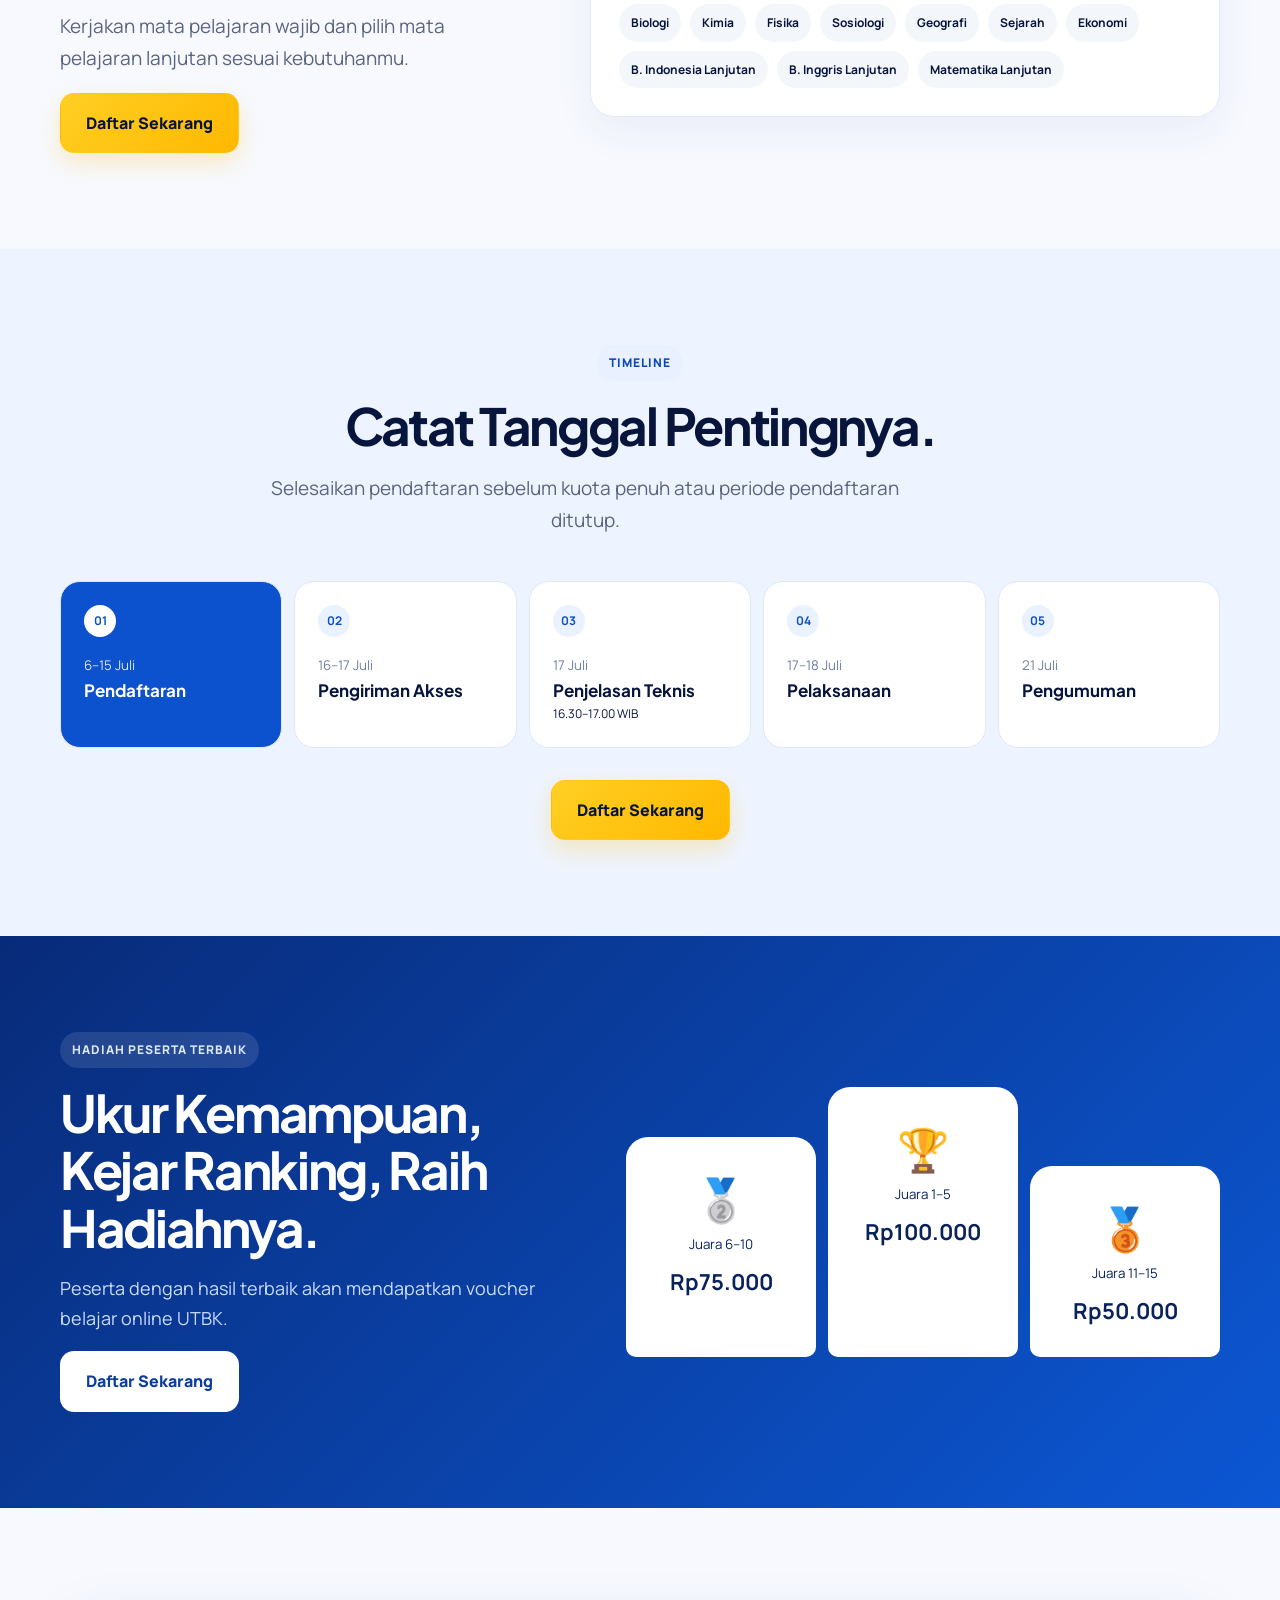
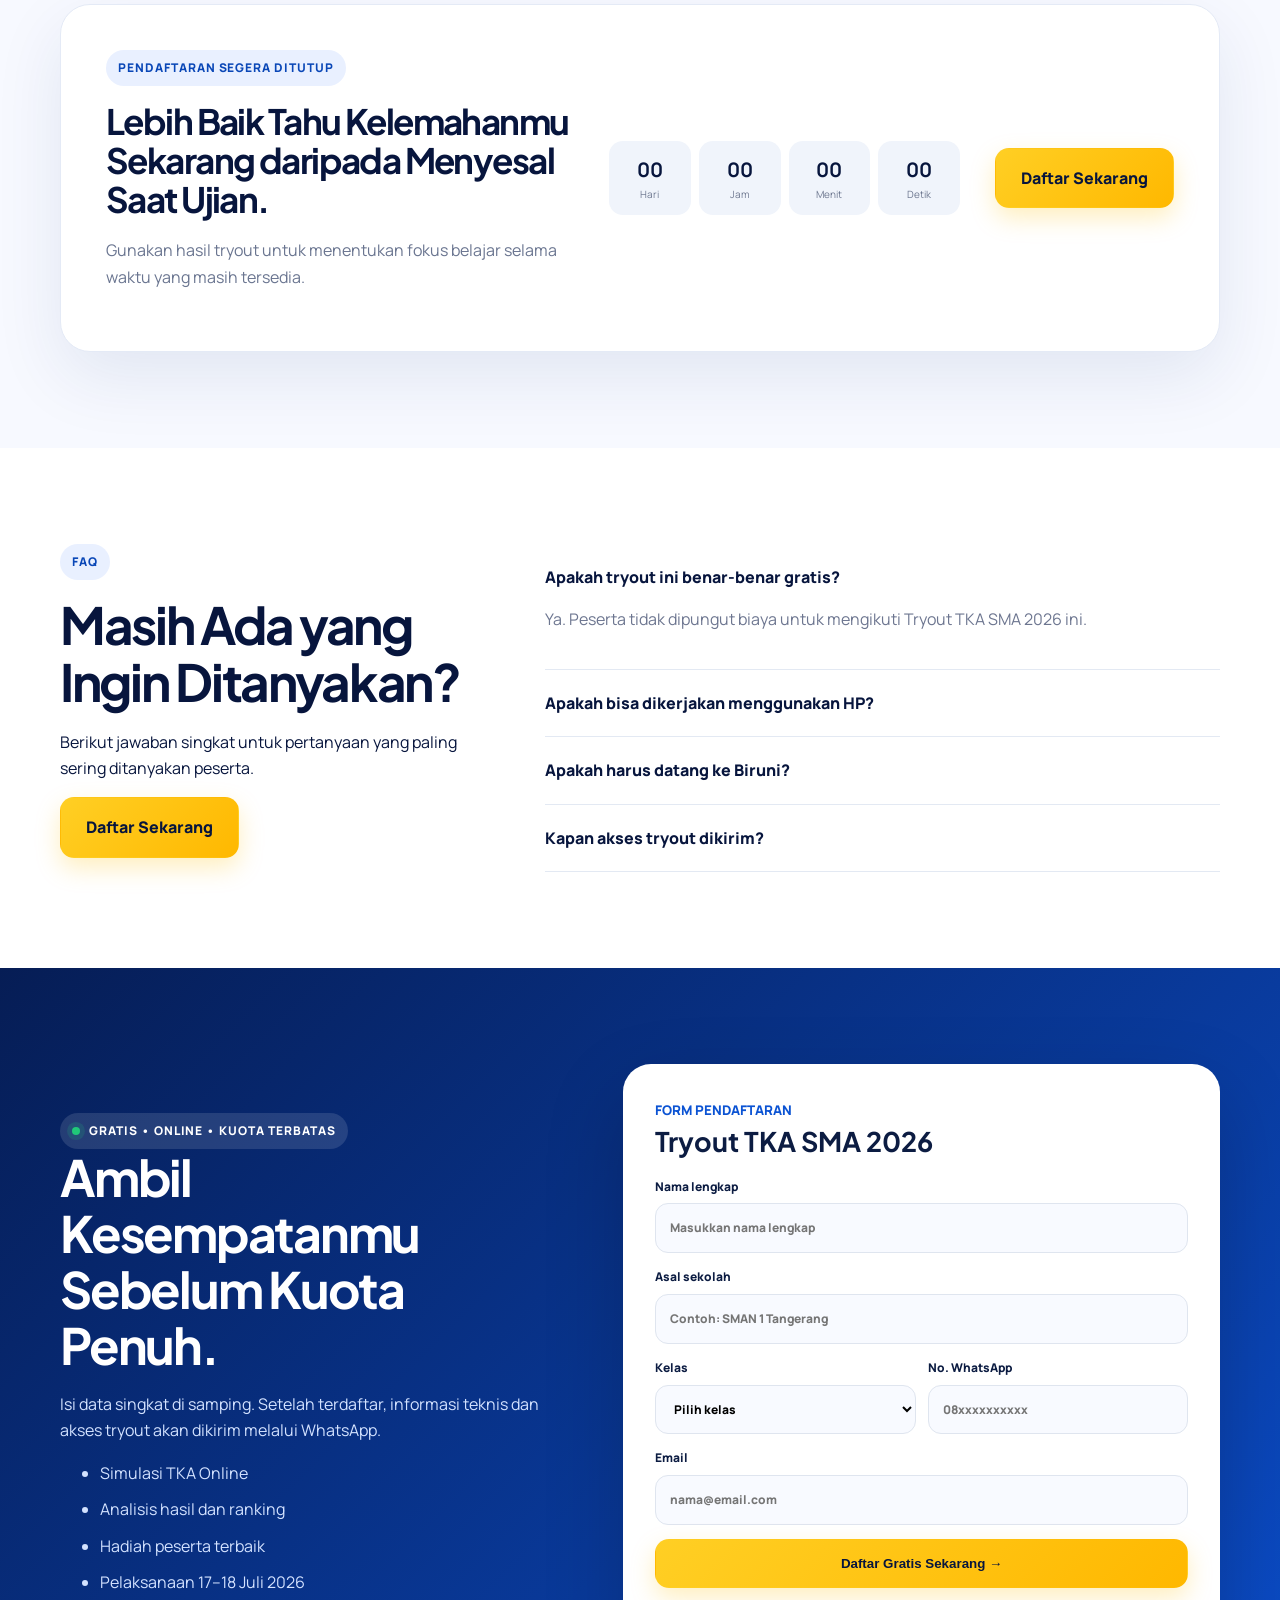
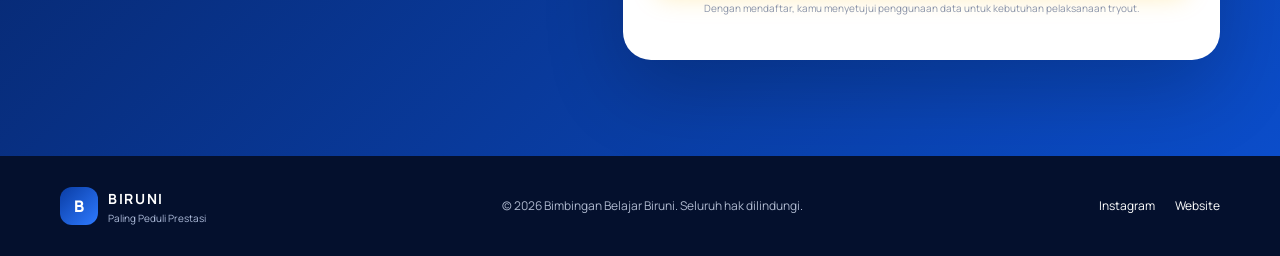
==== commit d57ac4ed: "revisi 1" ====
--- a/tka-sma-2026/index.html
+++ b/tka-sma-2026/index.html
@@ -4,11 +4,12 @@
   <meta charset="UTF-8" />
   <meta name="viewport" content="width=device-width, initial-scale=1.0" />
   <meta name="description" content="Tryout TKA SMA 2026 GRATIS dari Biruni. Simulasi online, analisis hasil, ranking peserta, dan hadiah untuk peserta terbaik." />
+  <link rel="icon" href="data:," />
   <title>Tryout TKA SMA 2026 GRATIS | Biruni</title>
   <link rel="preconnect" href="https://fonts.googleapis.com">
   <link rel="preconnect" href="https://fonts.gstatic.com" crossorigin>
   <link href="https://fonts.googleapis.com/css2?family=Manrope:wght@400;500;600;700;800&family=Plus+Jakarta+Sans:wght@600;700;800&display=swap" rel="stylesheet">
-  <link rel="stylesheet" href="styles.css" />
+  <link rel="stylesheet" href="../shared/css/main.css" />
 </head>
 <body>
   <div class="progress" id="progress"></div>
@@ -32,7 +33,7 @@
       <div class="glow glow-b"></div>
       <div class="container hero-grid">
         <div class="hero-copy reveal">
-          <div class="eyebrow"><span class="pulse"></span> GRATIS • KUOTA 250 PESERTA</div>
+          <div class="eyebrow"><span class="pulse"></span> GRATIS • KUOTA <span data-config="quota">250</span> PESERTA</div>
           <h1>TKA Sudah Dekat.<br><span>Kamu Yakin Sudah Siap?</span></h1>
           <p class="hero-lead">Ukur kemampuanmu sebelum ujian sebenarnya melalui simulasi Tryout TKA SMA 2026 yang bisa dikerjakan secara online dari rumah.</p>
           <div class="hero-points">
@@ -47,7 +48,7 @@
           </div>
           <div class="scarcity">
             <div class="avatar-stack"><i></i><i></i><i></i><i></i></div>
-            <div><strong id="registeredCount">187 siswa</strong> sudah bergabung<br><small>Pendaftaran ditutup 15 Juli 2026</small></div>
+            <div><strong id="registeredCount">187 siswa</strong> sudah bergabung<br><small>Pendaftaran ditutup <span data-config="registrationCloseDate">15 Juli 2026</span></small></div>
           </div>
         </div>
 
@@ -69,8 +70,8 @@
       <div class="container trust-grid">
         <div><strong>100%</strong><span>Gratis</span></div>
         <div><strong>Online</strong><span>Bisa dari rumah</span></div>
-        <div><strong>17–18 Jul</strong><span>Pelaksanaan</span></div>
-        <div><strong>250</strong><span>Kuota terbatas</span></div>
+        <div><strong data-config="trustExecutionDate">17–18 Jul</strong><span>Pelaksanaan</span></div>
+        <div><strong data-config="quota">250</strong><span>Kuota terbatas</span></div>
       </div>
     </section>
 
@@ -148,10 +149,10 @@
           <p class="section-lead">Selesaikan pendaftaran sebelum kuota penuh atau periode pendaftaran ditutup.</p>
         </div>
         <div class="timeline reveal">
-          <article class="active"><b>01</b><small>6–15 Juli</small><h3>Pendaftaran</h3></article>
+          <article class="active"><b>01</b><small data-config="registrationDateShort">6–15 Juli</small><h3>Pendaftaran</h3></article>
           <article><b>02</b><small>16–17 Juli</small><h3>Pengiriman Akses</h3></article>
           <article><b>03</b><small>17 Juli</small><h3>Penjelasan Teknis</h3><p>16.30–17.00 WIB</p></article>
-          <article><b>04</b><small>17–18 Juli</small><h3>Pelaksanaan</h3></article>
+          <article><b>04</b><small data-config="executionDateShort">17–18 Juli</small><h3>Pelaksanaan</h3></article>
           <article><b>05</b><small>21 Juli</small><h3>Pengumuman</h3></article>
         </div>
         <div class="center cta-space"><a class="btn btn-primary btn-lg" href="#registration">Daftar Sekarang</a></div>
@@ -218,13 +219,13 @@
             <li>Simulasi TKA Online</li>
             <li>Analisis hasil dan ranking</li>
             <li>Hadiah peserta terbaik</li>
-            <li>Pelaksanaan 17–18 Juli 2026</li>
+            <li>Pelaksanaan <span data-config="executionDate">17–18 Juli 2026</span></li>
           </ul>
         </div>
         <form class="form-card reveal delay-1" id="registrationForm">
           <div class="form-head">
             <small>FORM PENDAFTARAN</small>
-            <h3>Tryout TKA SMA 2026</h3>
+            <h3 data-config="eventName">Tryout TKA SMA 2026</h3>
           </div>
           <label>Nama lengkap<input required name="name" type="text" placeholder="Masukkan nama lengkap" /></label>
           <label>Asal sekolah<input required name="school" type="text" placeholder="Contoh: SMAN 1 Tangerang" /></label>
@@ -250,10 +251,11 @@
   </footer>
 
   <div class="sticky-mobile">
-    <div><small>100% GRATIS</small><strong>Kuota 250 peserta</strong></div>
+    <div><small>100% GRATIS</small><strong>Kuota <span data-config="quota">250</span> peserta</strong></div>
     <a class="btn btn-primary" href="#registration">Daftar Sekarang</a>
   </div>
 
-  <script src="script.js"></script>
+  <script src="config.js"></script>
+  <script src="../shared/js/main.js"></script>
 </body>
-</html>+</html>
--- a/shared/css/main.css
+++ b/shared/css/main.css
@@ -0,0 +1,221 @@
+*{box-sizing:border-box}
+html{scroll-behavior:smooth}
+body{margin:0;font-family:Manrope,system-ui,sans-serif;color:#07153d;background:#f7f9ff;line-height:1.65}
+a{text-decoration:none;color:inherit}
+.container{width:min(1160px,calc(100% - 40px));margin:auto}
+.narrow{max-width:790px;margin:auto}
+.center{text-align:center}
+.section{padding:96px 0;position:relative;overflow:hidden}
+.nav{position:fixed;top:0;left:0;right:0;z-index:50;background:rgba(247,249,255,.78);backdrop-filter:blur(18px);border-bottom:1px solid rgba(14,42,113,.08)}
+.nav-inner{height:72px;display:flex;align-items:center;justify-content:space-between}
+.brand{display:flex;gap:10px;align-items:center}
+.brand-mark{width:38px;height:38px;border-radius:12px;background:linear-gradient(135deg,#0a3da5,#2e7aff);display:grid;place-items:center;color:white;font-weight:800}
+.brand strong{display:block;letter-spacing:.12em;font-size:14px}
+.brand span{display:block;font-size:10px;color:#6b7490}
+.btn{display:inline-flex;align-items:center;justify-content:center;gap:10px;border-radius:14px;padding:13px 22px;font-weight:800;transition:.25s ease;border:1px solid transparent;cursor:pointer}
+.btn:hover{transform:translateY(-2px);box-shadow:0 14px 30px rgba(13,53,141,.18)}
+.btn-primary{background:linear-gradient(135deg,#ffcf24,#ffb800);color:#07153d;box-shadow:0 10px 24px rgba(255,190,0,.25)}
+.btn-ghost{border-color:rgba(19,50,119,.18);background:rgba(255,255,255,.6)}
+.btn-light{background:white;color:#0b3d9f}
+.btn-sm{padding:10px 16px;border-radius:12px}
+.btn-lg{padding:16px 25px}
+.btn-block{width:100%}
+.hero{min-height:820px;padding-top:150px;background:radial-gradient(circle at 20% 20%,rgba(78,140,255,.17),transparent 26%),linear-gradient(180deg,#f7f9ff 0%,#eef4ff 100%)}
+.hero-grid{display:grid;grid-template-columns:1.08fr .92fr;align-items:center;gap:70px}
+.eyebrow,.section-tag{display:inline-flex;align-items:center;gap:9px;padding:8px 12px;border-radius:999px;background:#e9f0ff;color:#0a47b7;font-size:12px;font-weight:800;letter-spacing:.08em}
+.eyebrow.white{background:rgba(255,255,255,.12);color:white}
+.pulse,.live-dot{width:8px;height:8px;border-radius:50%;background:#20c979;box-shadow:0 0 0 5px rgba(32,201,121,.15)}
+h1,h2,h3{font-family:"Plus Jakarta Sans",sans-serif;line-height:1.12;margin-top:0}
+h1{font-size:clamp(48px,6vw,78px);letter-spacing:-.055em;margin:22px 0}
+h1 span{color:#0d52d9}
+.hero-lead,.section-lead{font-size:19px;color:#59647f;max-width:680px}
+.section-lead.left{margin-left:0}
+.hero-points{display:flex;flex-wrap:wrap;gap:10px;margin:28px 0}
+.hero-points span{background:white;border:1px solid rgba(13,52,130,.08);border-radius:999px;padding:9px 13px;font-size:13px;font-weight:700}
+.hero-actions{display:flex;gap:12px;flex-wrap:wrap}
+.scarcity{display:flex;align-items:center;gap:13px;margin-top:28px;color:#66708b;font-size:13px}
+.scarcity strong{color:#142451}
+.avatar-stack{display:flex}
+.avatar-stack i{width:32px;height:32px;border-radius:50%;border:3px solid white;margin-left:-8px;background:linear-gradient(135deg,#dce8ff,#6698ff)}
+.avatar-stack i:first-child{margin:0}
+.poster-shell{padding:12px;border-radius:30px;background:rgba(255,255,255,.72);border:1px solid white;box-shadow:0 30px 80px rgba(11,49,126,.18);transform:rotate(1.8deg)}
+.poster-shell img{width:100%;display:block;border-radius:22px}
+.hero-visual{position:relative}
+.floating-card{position:absolute;background:rgba(255,255,255,.91);backdrop-filter:blur(15px);border:1px solid white;box-shadow:0 20px 45px rgba(15,52,123,.18);border-radius:18px;padding:14px 16px}
+.score-card{left:-55px;bottom:110px;width:180px}
+.score-card small{display:block;color:#68718b}
+.score-card strong{font-size:30px}
+.score-card strong span{font-size:13px;color:#8b94aa}
+.meter{height:7px;background:#e5ebf7;border-radius:99px;overflow:hidden}
+.meter b{display:block;height:100%;width:78%;background:linear-gradient(90deg,#2f70ff,#22c98c)}
+.live-card{right:-30px;top:80px;font-size:12px;font-weight:800}
+.trustbar{background:white;border-top:1px solid #e8edf7;border-bottom:1px solid #e8edf7}
+.trust-grid{display:grid;grid-template-columns:repeat(4,1fr);padding:28px 0}
+.trust-grid div{text-align:center;border-right:1px solid #e9edf6}
+.trust-grid div:last-child{border:0}
+.trust-grid strong{display:block;font-size:20px}
+.trust-grid span{font-size:12px;color:#7b859f}
+.section-tag{margin-bottom:16px}
+h2{font-size:clamp(36px,4vw,56px);letter-spacing:-.045em;margin-bottom:18px}
+.pain-grid{display:grid;grid-template-columns:repeat(3,1fr);gap:18px;margin:42px 0}
+.pain-grid article,.benefit-card{background:white;border:1px solid #e7ecf6;border-radius:24px;padding:28px;text-align:left;box-shadow:0 14px 40px rgba(20,55,125,.06)}
+.pain-grid article div{font-size:12px;font-weight:800;color:#0e57d3}
+.pain-grid h3,.benefit-card h3{font-size:21px;margin:14px 0 8px}
+.pain-grid p,.benefit-card p{color:#69738c;margin:0}
+.benefits{background:white}
+.section-head{display:flex;justify-content:space-between;gap:60px;align-items:end;margin-bottom:36px}
+.section-head>div{max-width:650px}
+.section-head>p{max-width:420px;color:#6d7690}
+.benefit-grid{display:grid;grid-template-columns:1.4fr 1fr 1fr;gap:18px}
+.benefit-card.featured{grid-row:span 2;background:linear-gradient(160deg,#073ba2,#0b60e8);color:white}
+.benefit-card.featured p{color:#d7e6ff}
+.icon{width:45px;height:45px;border-radius:14px;background:#edf3ff;color:#0e52c9;display:grid;place-items:center;font-weight:800}
+.featured .icon{background:rgba(255,255,255,.14);color:white}
+.mini-dashboard{margin-top:26px;background:rgba(255,255,255,.1);border:1px solid rgba(255,255,255,.13);border-radius:18px;padding:16px}
+.mini-dashboard span{display:flex;justify-content:space-between;padding:9px 0;border-bottom:1px solid rgba(255,255,255,.1)}
+.mini-dashboard span:last-child{border:0}
+.cta-space{margin-top:32px}
+.subjects-grid{display:grid;grid-template-columns:.85fr 1.15fr;gap:65px;align-items:center}
+.subject-panels{display:grid;gap:16px}
+.subject-panel{padding:28px;border-radius:24px;background:white;border:1px solid #e4eaf5;box-shadow:0 15px 40px rgba(15,50,115,.06)}
+.subject-panel small{font-weight:800;color:#0a52ce}
+.subject-panel h3{display:inline-block;margin:14px 14px 0 0;font-size:17px;background:#edf3ff;padding:11px 14px;border-radius:12px}
+.chips{display:flex;flex-wrap:wrap;gap:9px;margin-top:15px}
+.chips span{padding:9px 12px;border-radius:999px;background:#f3f6fb;font-size:12px;font-weight:700}
+.timeline-section{background:#eef4ff}
+.timeline{display:grid;grid-template-columns:repeat(5,1fr);gap:12px;margin-top:45px}
+.timeline article{background:white;border:1px solid #dfe8f8;border-radius:20px;padding:23px;min-height:165px}
+.timeline article.active{background:#0c51cd;color:white}
+.timeline b{display:grid;place-items:center;width:32px;height:32px;border-radius:50%;background:#eaf1ff;color:#0d50c7;font-size:12px}
+.timeline .active b{background:white}
+.timeline small{display:block;margin-top:18px;color:#70809c}
+.timeline .active small{color:#dbe8ff}
+.timeline h3{font-size:17px;margin:4px 0}
+.timeline p{font-size:12px;margin:0}
+.prizes{background:linear-gradient(135deg,#082b79,#0c57d4);color:white}
+.section-tag.light{background:rgba(255,255,255,.11);color:#dce8ff}
+.prize-grid{display:grid;grid-template-columns:.9fr 1.1fr;gap:80px;align-items:center}
+.prize-grid p{color:#cbdcff;font-size:18px}
+.podium{display:grid;grid-template-columns:repeat(3,1fr);align-items:end;gap:12px}
+.podium article{background:white;color:#09235a;border-radius:22px 22px 10px 10px;padding:28px 14px;text-align:center}
+.podium .first{min-height:270px}
+.podium .second{min-height:220px}
+.podium .third{min-height:190px}
+.podium div{font-size:42px}
+.podium small,.podium strong{display:block}
+.podium strong{font-size:22px;margin-top:8px}
+.urgency-card{background:white;border:1px solid #e4eaf6;border-radius:30px;padding:45px;box-shadow:0 25px 70px rgba(12,45,109,.09);display:grid;grid-template-columns:1.2fr .9fr auto;gap:35px;align-items:center}
+.urgency-card h2{font-size:35px}
+.urgency-card p{color:#6a7590}
+.countdown{display:grid;grid-template-columns:repeat(4,1fr);gap:8px}
+.countdown div{text-align:center;background:#f0f4fb;border-radius:14px;padding:12px 8px}
+.countdown strong,.countdown span{display:block}
+.countdown strong{font-size:20px}
+.countdown span{font-size:10px;color:#6e7890}
+.faq{background:white}
+.faq-grid{display:grid;grid-template-columns:.75fr 1.25fr;gap:80px}
+.accordion details{border-bottom:1px solid #e3e9f3;padding:20px 0}
+.accordion summary{cursor:pointer;font-weight:800;list-style:none}
+.accordion p{color:#6d7690}
+.registration{background:linear-gradient(135deg,#061d55,#0b4dca);color:white}
+.registration-grid{display:grid;grid-template-columns:.9fr 1.1fr;gap:75px;align-items:center}
+.registration h2{font-size:50px}
+.registration p,.registration li{color:#d3e2ff}
+.registration li{margin:10px 0}
+.form-card{background:white;color:#0c1c42;border-radius:28px;padding:32px;box-shadow:0 30px 80px rgba(0,0,0,.2)}
+.form-head{margin-bottom:20px}
+.form-head small{color:#0b53d3;font-weight:800}
+.form-head h3{font-size:27px;margin:4px 0}
+.form-card label{display:block;font-size:12px;font-weight:800;margin-bottom:14px}
+.form-card input,.form-card select{width:100%;border:1px solid #dfe5ef;background:#f8faff;border-radius:13px;padding:14px;margin-top:7px;font:inherit;outline:none}
+.form-card input:focus,.form-card select:focus{border-color:#3f7cf2;box-shadow:0 0 0 4px rgba(63,124,242,.12)}
+.form-row{display:grid;grid-template-columns:1fr 1fr;gap:12px}
+.privacy{font-size:10px!important;text-align:center;color:#8a93a8!important;margin:12px 0 0}
+.form-message{margin-top:12px;font-size:13px;font-weight:700}
+.form-message.success{color:#0a9862}
+.form-message.error{color:#d83c3c}
+footer{background:#04102d;color:white;padding:28px 0}
+.footer-inner{display:flex;justify-content:space-between;align-items:center;gap:25px}
+.brand.dark span{color:#aebcdb}
+.footer-inner p{font-size:12px;color:#aeb8ce}
+.footer-links{display:flex;gap:20px;font-size:12px}
+.sticky-mobile{display:none}
+.progress{position:fixed;top:0;left:0;height:3px;background:#ffbf00;z-index:100;width:0}
+.glow{position:absolute;border-radius:50%;filter:blur(2px);opacity:.4}
+.glow-a{width:400px;height:400px;background:#bdd4ff;left:-180px;top:90px}
+.glow-b{width:300px;height:300px;background:#ffdd66;right:-180px;bottom:40px;opacity:.12}
+.reveal{opacity:0;transform:translateY(22px);transition:.7s ease}
+.reveal.visible{opacity:1;transform:none}
+.delay-1{transition-delay:.1s}
+.delay-2{transition-delay:.18s}
+.delay-3{transition-delay:.26s}
+@media(max-width:900px){.hero-grid,.subjects-grid,.prize-grid,.faq-grid,.registration-grid{grid-template-columns:1fr}
+.hero{padding-top:120px}
+.hero-copy{text-align:center}
+.hero-lead{margin-inline:auto}
+.hero-points,.hero-actions,.scarcity{justify-content:center}
+.hero-visual{max-width:560px;margin:auto}
+.benefit-grid{grid-template-columns:1fr 1fr}
+.benefit-card.featured{grid-column:span 2;grid-row:auto}
+.section-head{display:block}
+.timeline{grid-template-columns:1fr 1fr}
+.urgency-card{grid-template-columns:1fr;text-align:center}
+.countdown{max-width:390px;margin:auto}
+.registration h2{font-size:40px}
+.footer-inner{flex-direction:column;text-align:center}
+.trust-grid{grid-template-columns:repeat(2,1fr)}
+.trust-grid div:nth-child(2){border-right:0}
+}
+@media(max-width:620px){.container{width:min(100% - 24px,1160px)}
+.nav-inner{height:64px}
+.nav .brand span{display:none}
+.section{padding:72px 0}
+h1{font-size:44px}
+.hero{min-height:auto}
+.hero-grid{gap:45px}
+.poster-shell{border-radius:22px}
+.poster-shell img{border-radius:15px}
+.score-card{left:-4px;bottom:40px}
+.live-card{right:-5px;top:20px}
+.pain-grid,.benefit-grid,.timeline{grid-template-columns:1fr}
+.benefit-card.featured{grid-column:auto}
+.trust-grid{padding:18px 0}
+.trust-grid strong{font-size:16px}
+.subject-panel{padding:20px}
+.podium{gap:6px}
+.podium article{padding:22px 7px}
+.podium .first{min-height:230px}
+.podium .second{min-height:190px}
+.podium .third{min-height:170px}
+.podium strong{font-size:16px}
+.urgency-card{padding:28px 18px}
+.urgency-card h2{font-size:29px}
+.countdown{gap:5px}
+.form-row{grid-template-columns:1fr}
+.form-card{padding:22px}
+.registration h2{font-size:36px}
+.sticky-mobile{display:flex;position:fixed;left:10px;right:10px;bottom:10px;z-index:80;background:rgba(255,255,255,.92);backdrop-filter:blur(18px);border:1px solid white;border-radius:18px;padding:10px 10px 10px 14px;align-items:center;justify-content:space-between;box-shadow:0 15px 45px rgba(6,34,93,.18)}
+.sticky-mobile small,.sticky-mobile strong{display:block}
+.sticky-mobile small{font-size:9px;color:#0a55d2;font-weight:800}
+.sticky-mobile strong{font-size:11px}
+.sticky-mobile .btn{padding:11px 14px;font-size:12px}
+body{padding-bottom:75px}
+}
+
+/* Shared success page */
+.thanks-page{min-height:100vh;padding:120px 0 64px;background:radial-gradient(circle at 20% 20%,rgba(78,140,255,.17),transparent 26%),linear-gradient(180deg,#f7f9ff 0%,#eef4ff 100%)}
+.thanks-wrap{max-width:720px;margin:auto}
+.thanks-card{background:white;border:1px solid #e4eaf6;border-radius:30px;padding:48px;box-shadow:0 25px 70px rgba(12,45,109,.11);text-align:center}
+.success-icon{width:72px;height:72px;margin:0 auto 22px;border-radius:50%;display:grid;place-items:center;background:#e8fbf2;color:#0a9862;font-size:32px;font-weight:800}
+.thanks-card h1{font-size:clamp(36px,6vw,54px);margin:0 0 12px}
+.thanks-card>p{color:#66708b}
+.registration-detail{display:grid;grid-template-columns:1fr 1fr;gap:12px;margin:28px 0;text-align:left}
+.registration-detail div{background:#f3f6fb;border-radius:16px;padding:16px}
+.registration-detail span,.registration-detail strong{display:block}
+.registration-detail span{color:#74809a;font-size:11px;font-weight:800;text-transform:uppercase;letter-spacing:.06em}
+.registration-detail strong{margin-top:4px;overflow-wrap:anywhere}
+.confirm-box{margin:24px 0;padding:18px;border-radius:18px;background:#fff8dc;border:1px solid #f4d87b;text-align:left;color:#5a4811}
+.thanks-actions{display:grid;gap:12px}
+.btn-whatsapp{background:#20c979;color:#042d1d;box-shadow:0 10px 24px rgba(32,201,121,.24)}
+.back-link{display:inline-block;margin-top:20px;color:#0a52ce;font-size:13px;font-weight:800}
+@media(max-width:620px){.thanks-page{padding:90px 0 40px}.thanks-card{padding:30px 20px}.registration-detail{grid-template-columns:1fr}}
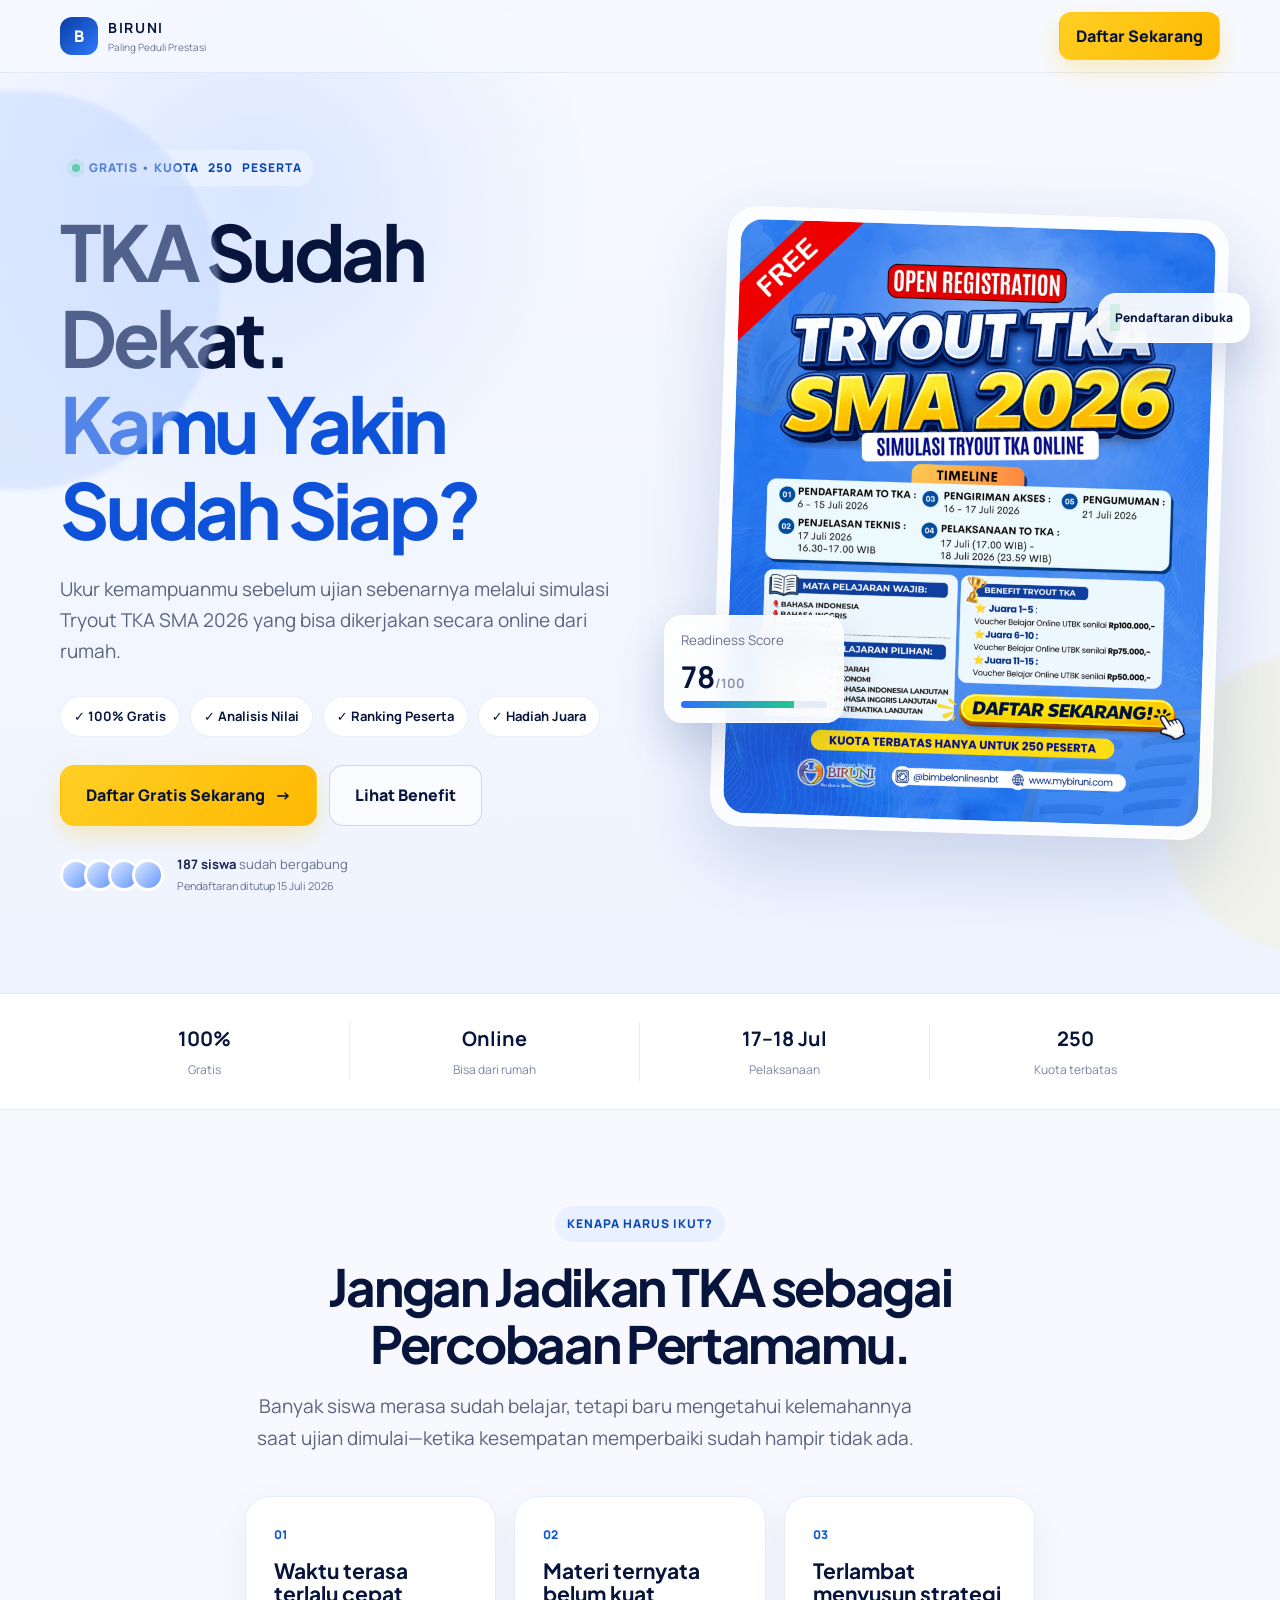
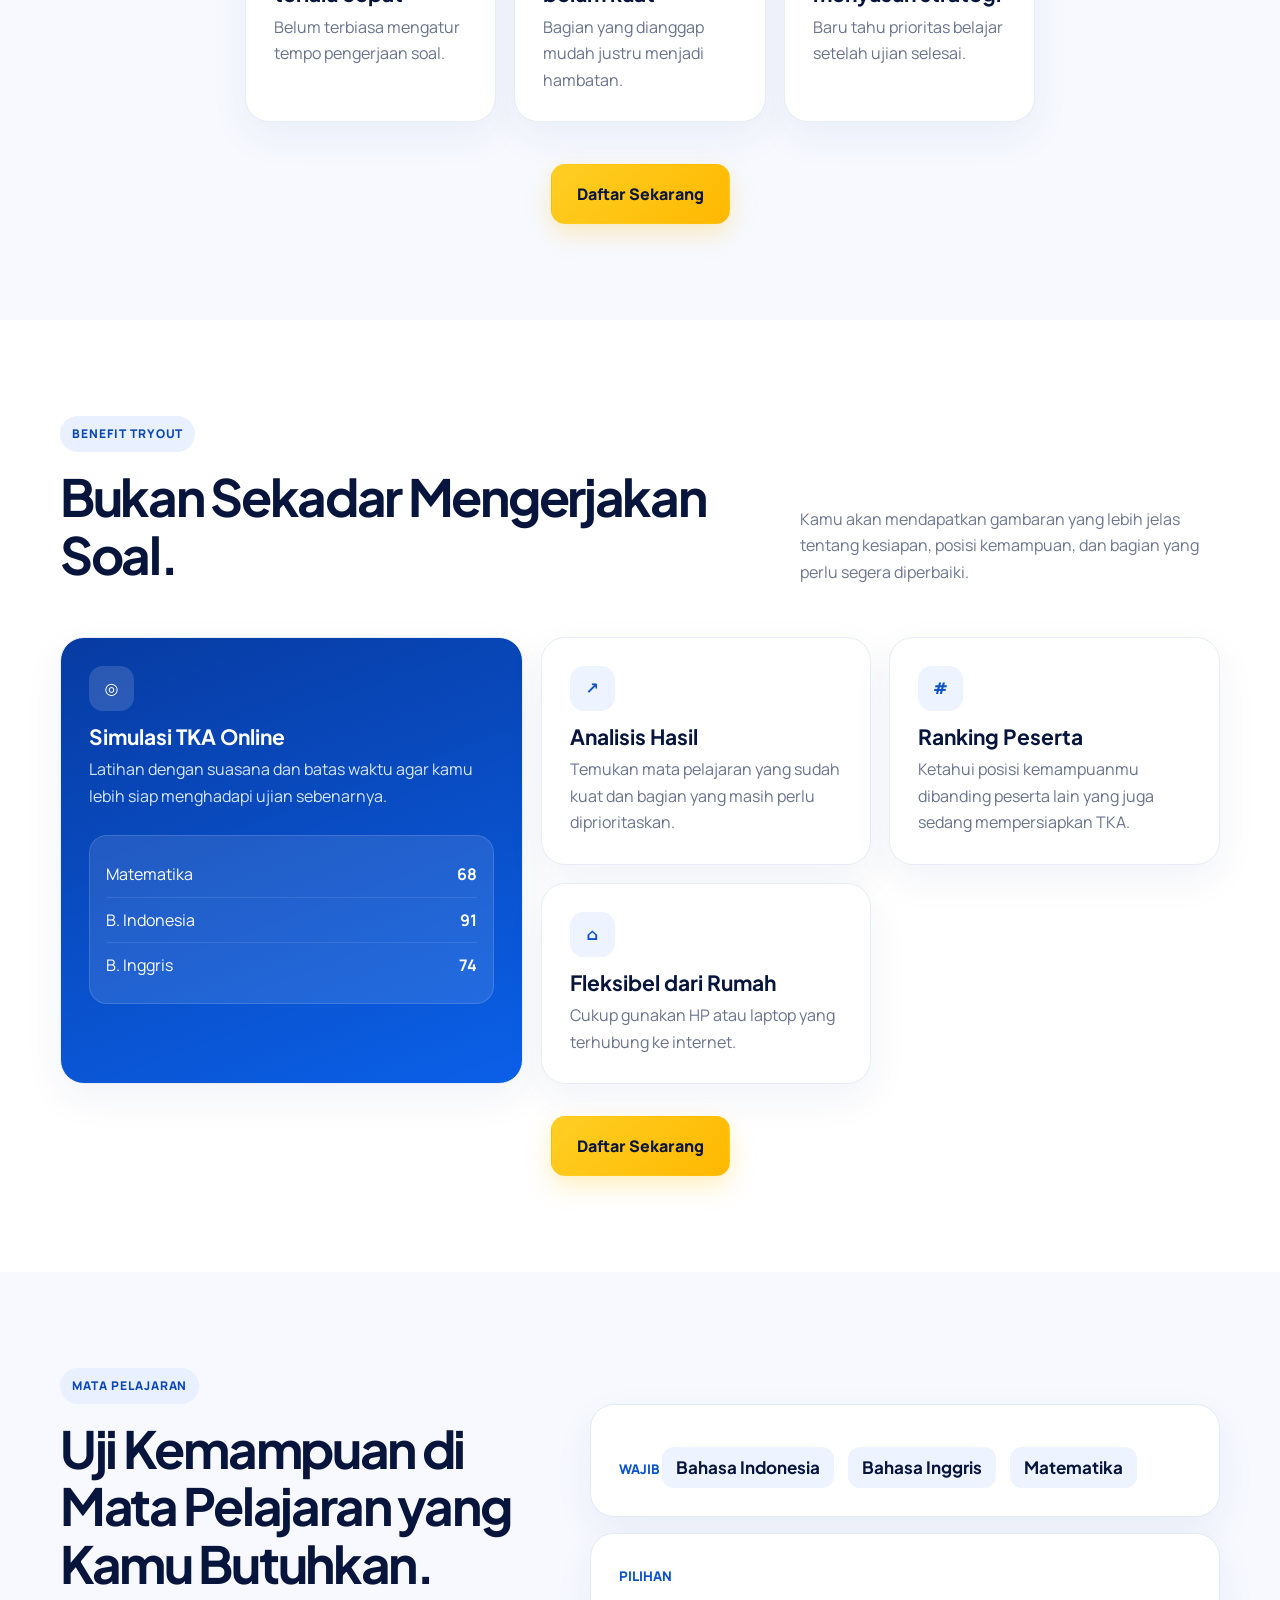
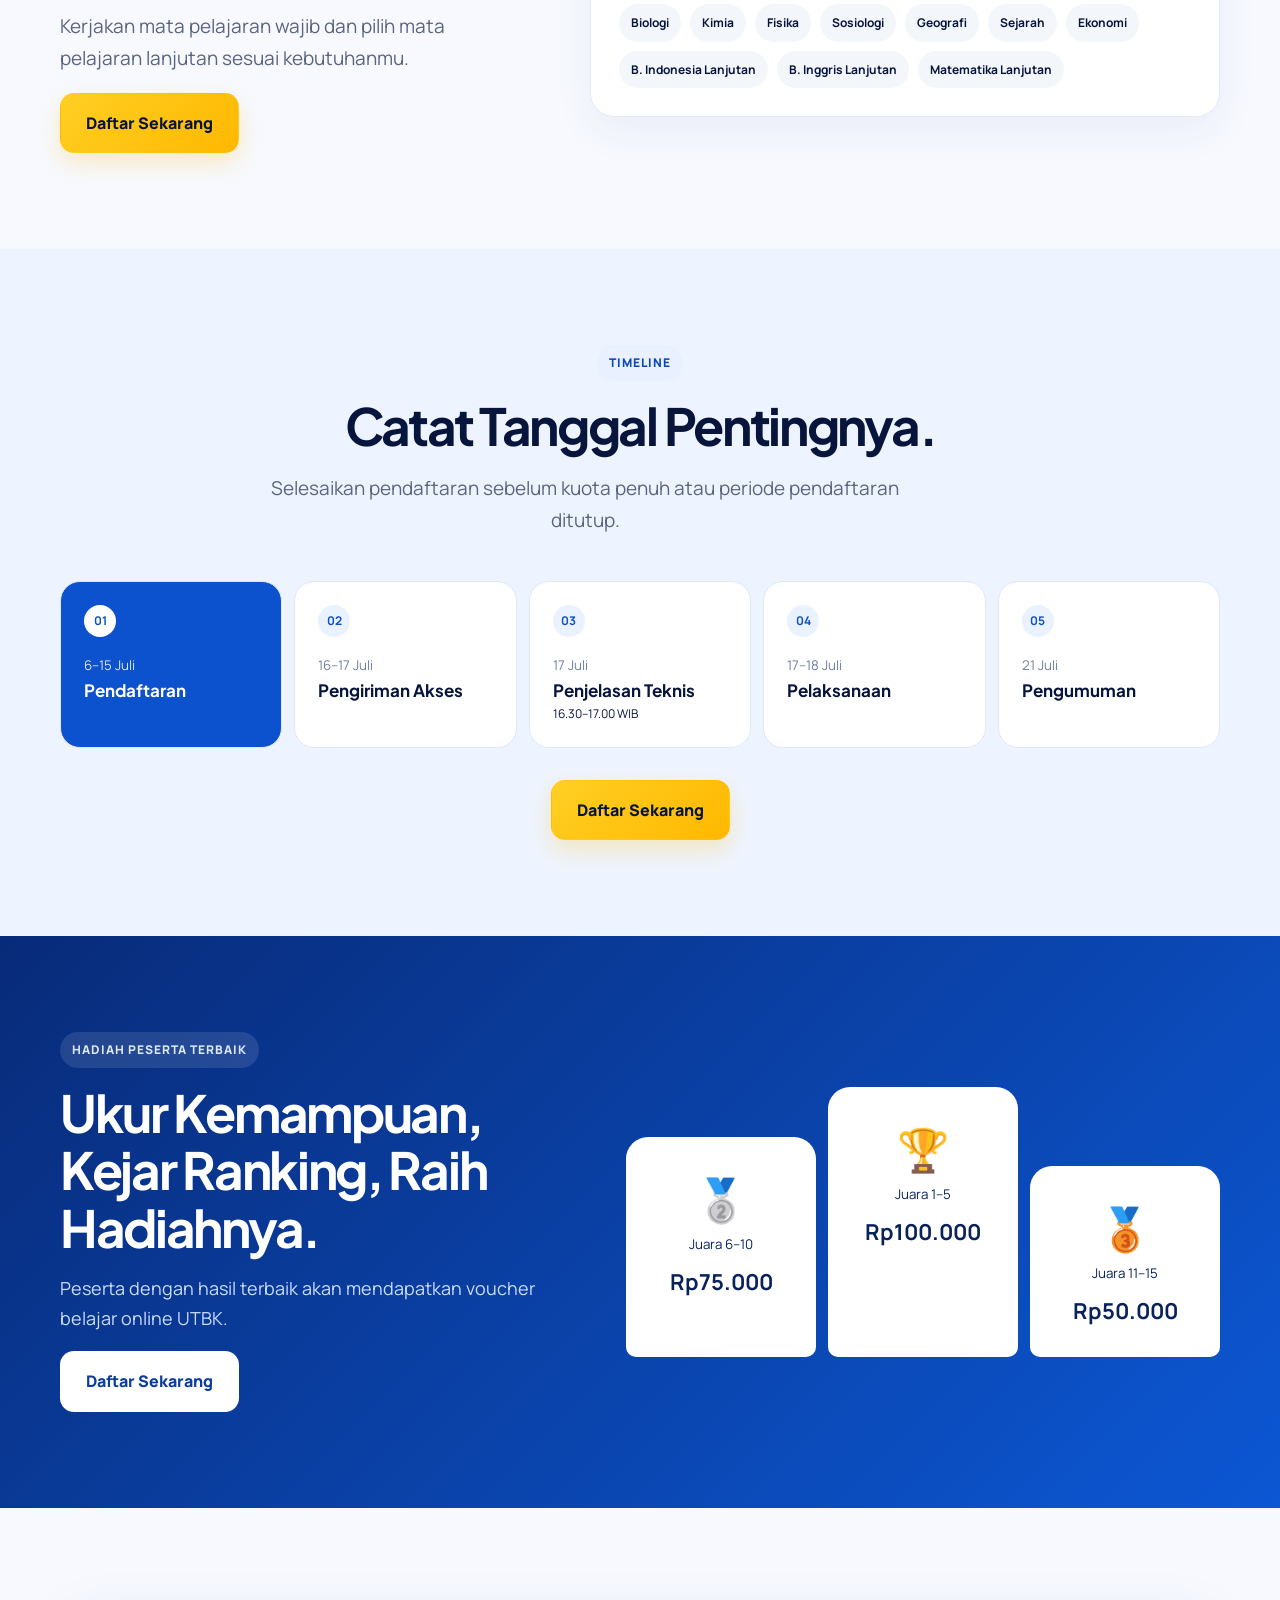
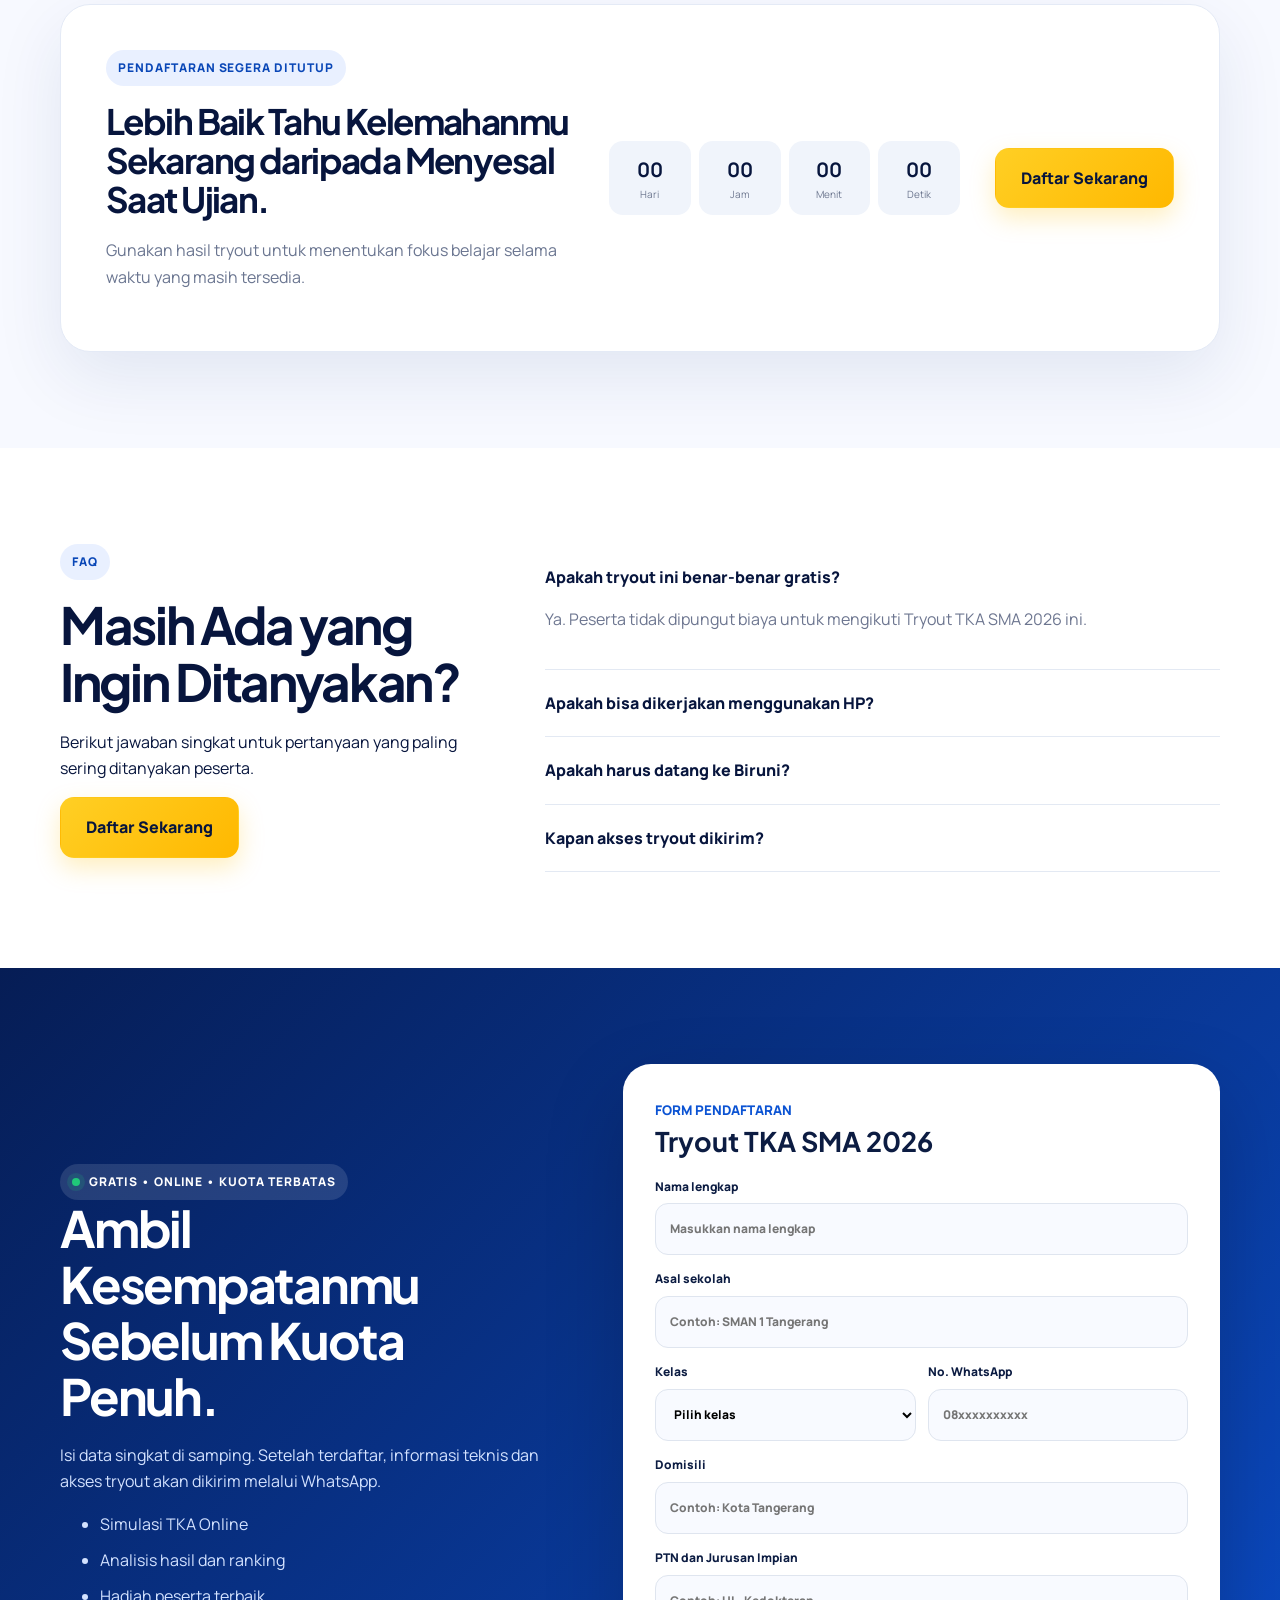
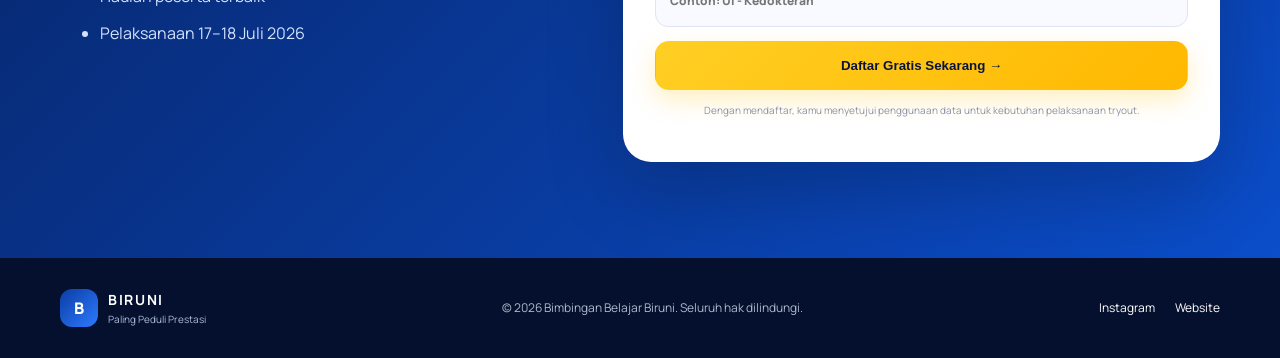
==== commit eb42fd3c: "edit form" ====
--- a/tka-sma-2026/index.html
+++ b/tka-sma-2026/index.html
@@ -233,7 +233,8 @@
             <label>Kelas<select required name="grade"><option value="">Pilih kelas</option><option>Kelas 10</option><option>Kelas 11</option><option>Kelas 12</option><option>Gap Year</option></select></label>
             <label>No. WhatsApp<input required name="phone" type="tel" placeholder="08xxxxxxxxxx" /></label>
           </div>
-          <label>Email<input required name="email" type="email" placeholder="nama@email.com" /></label>
+          <label>Domisili<input required name="domicile" type="text" placeholder="Contoh: Kota Tangerang" /></label>
+          <label>PTN dan Jurusan Impian<input required name="dreamCampusMajor" type="text" placeholder="Contoh: UI - Kedokteran" /></label>
           <button class="btn btn-primary btn-lg btn-block" type="submit">Daftar Gratis Sekarang →</button>
           <p class="privacy">Dengan mendaftar, kamu menyetujui penggunaan data untuk kebutuhan pelaksanaan tryout.</p>
           <div class="form-message" id="formMessage" role="status"></div>
--- a/shared/css/main.css
+++ b/shared/css/main.css
@@ -127,7 +127,7 @@
 .form-head small{color:#0b53d3;font-weight:800}
 .form-head h3{font-size:27px;margin:4px 0}
 .form-card label{display:block;font-size:12px;font-weight:800;margin-bottom:14px}
-.form-card input,.form-card select{width:100%;border:1px solid #dfe5ef;background:#f8faff;border-radius:13px;padding:14px;margin-top:7px;font:inherit;outline:none}
+.form-card input,.form-card select{width:100%;min-height:52px;border:1px solid #dfe5ef;background:#f8faff;border-radius:13px;padding:14px;margin-top:7px;font:inherit;outline:none}
 .form-card input:focus,.form-card select:focus{border-color:#3f7cf2;box-shadow:0 0 0 4px rgba(63,124,242,.12)}
 .form-row{display:grid;grid-template-columns:1fr 1fr;gap:12px}
 .privacy{font-size:10px!important;text-align:center;color:#8a93a8!important;margin:12px 0 0}
@@ -219,3 +219,10 @@
 .btn-whatsapp{background:#20c979;color:#042d1d;box-shadow:0 10px 24px rgba(32,201,121,.24)}
 .back-link{display:inline-block;margin-top:20px;color:#0a52ce;font-size:13px;font-weight:800}
 @media(max-width:620px){.thanks-page{padding:90px 0 40px}.thanks-card{padding:30px 20px}.registration-detail{grid-template-columns:1fr}}
+
+/* Keep the decorative hero shape aligned behind the mobile headline. */
+@media(max-width:620px){
+  .hero{background:radial-gradient(circle at 20% 34%,rgba(78,140,255,.17),transparent 30%),linear-gradient(180deg,#f7f9ff 0%,#eef4ff 100%)}
+  .hero-copy{position:relative;z-index:1}
+  .glow-a{top:220px}
+}
